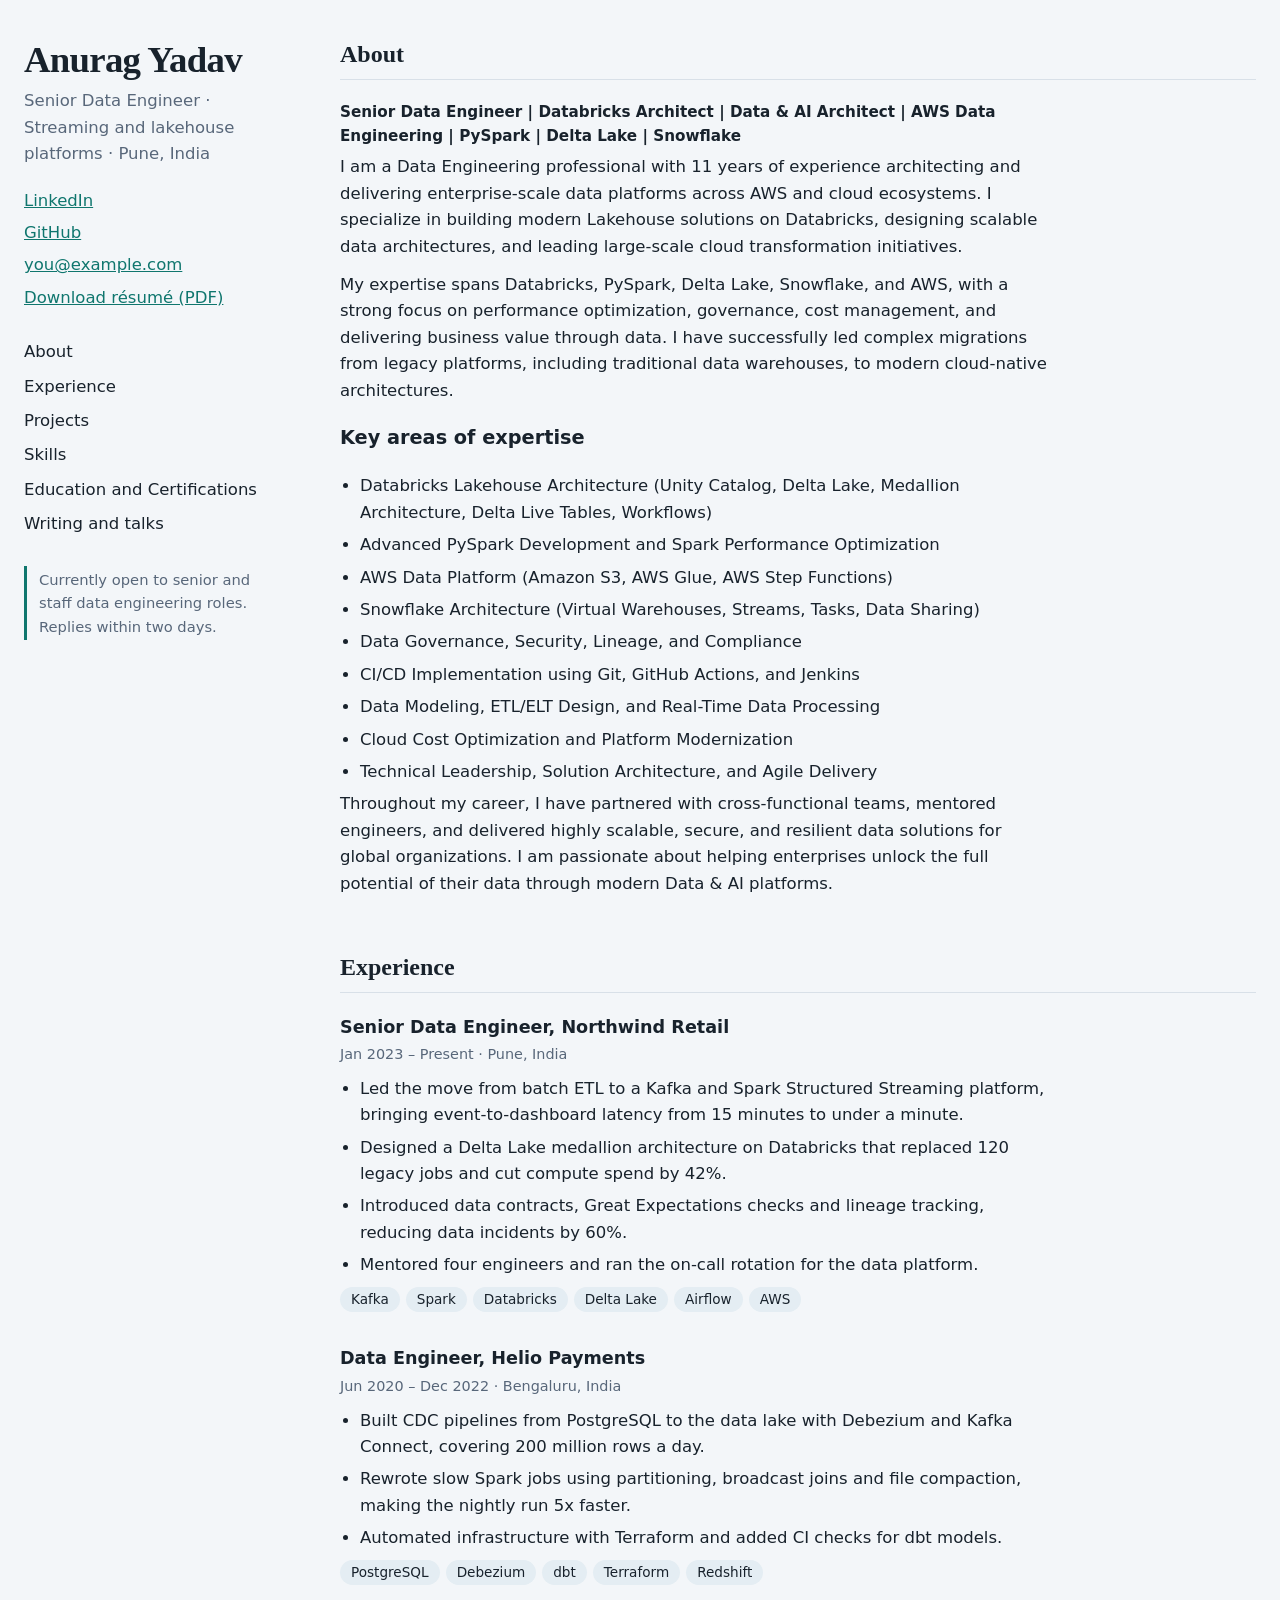
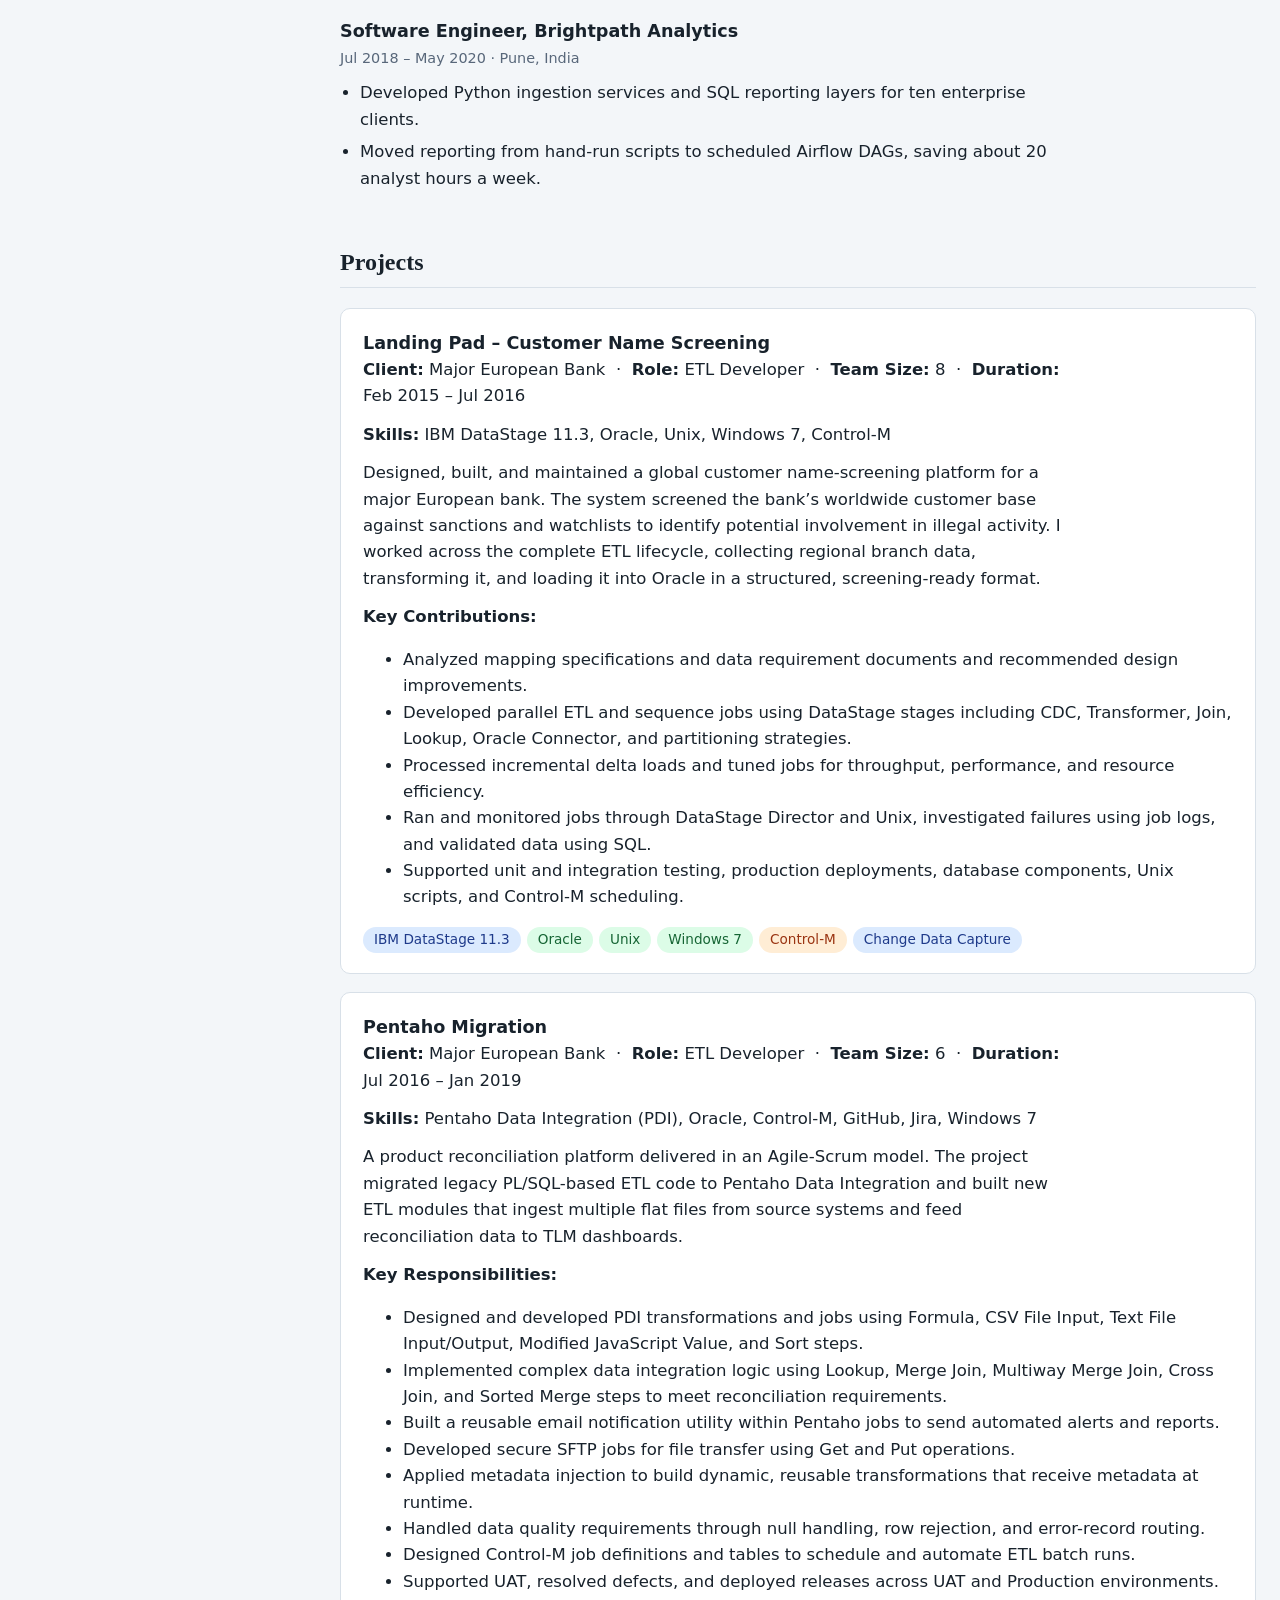
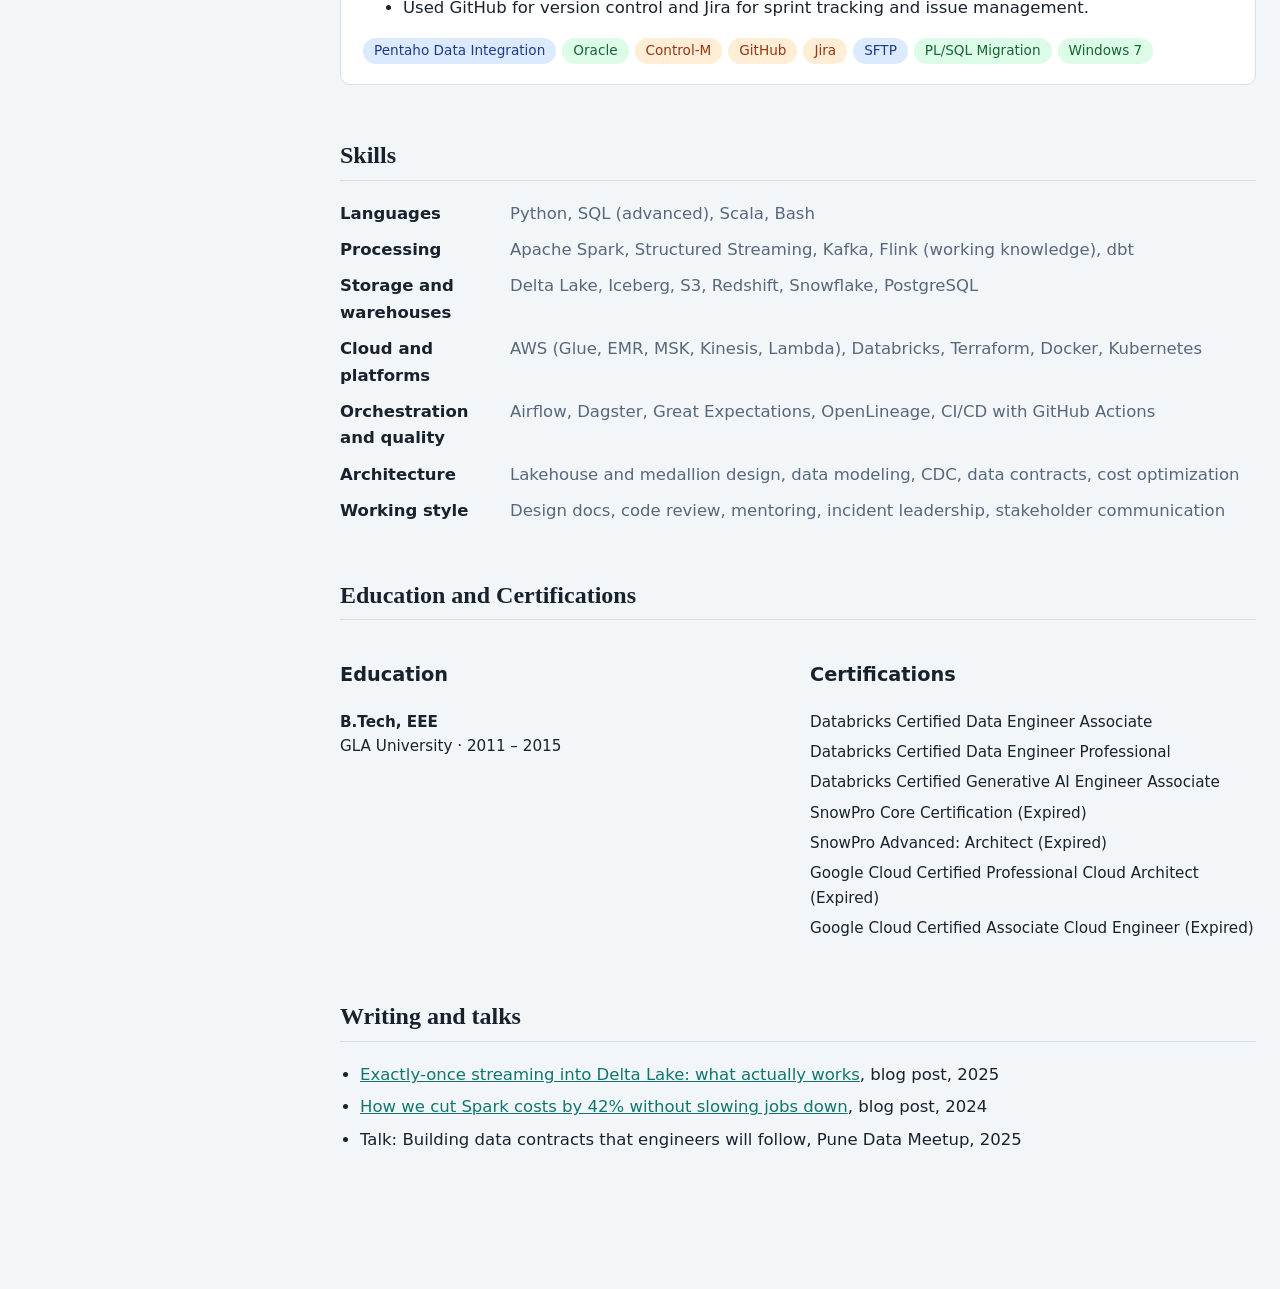
==== index.html @ 5385c48e "Add files via upload" ====
<!DOCTYPE html>
<html lang="en">
<head>
<meta charset="utf-8">
<meta name="viewport" content="width=device-width, initial-scale=1">
<title>Anurag Yadav – Senior Data Engineer</title>
<meta name="description" content="Senior Data Engineer">
<style>
:root{
  --bg:#f3f6f9; --panel:#ffffff; --ink:#18222c; --muted:#58677a; --line:#d8e0e8; --accent:#0f766e; --chip:#e4edf3; --flow:#dcefeb;
  color-scheme:light;
}
@media (prefers-color-scheme:dark){
  :root{ --bg:#0e1519; --panel:#151f25; --ink:#e6edf2; --muted:#92a3b3; --line:#27343d; --accent:#5eead4; --chip:#1d2a32; --flow:#12302d; color-scheme:dark; }
}
*{box-sizing:border-box}
html{scroll-behavior:smooth;scroll-padding-top:24px}
body{margin:0;background:var(--bg);color:var(--ink);font:16.5px/1.6 system-ui,-apple-system,"Segoe UI",Roboto,sans-serif}
a{color:var(--accent)}
a:focus-visible{outline:2px solid var(--accent);outline-offset:3px}
.sample{background:var(--accent);color:var(--bg);text-align:center;padding:6px 12px;font-size:.9rem}
.wrap{max-width:1280px;margin:0 auto;padding:40px 24px 80px;display:grid;grid-template-columns:260px 1fr;gap:56px}
aside{position:sticky;top:24px;align-self:start}
h1{font:600 2.3rem/1.1 Georgia,"Iowan Old Style",serif;letter-spacing:-.02em;margin:0 0 8px}
.headline{color:var(--muted);margin:0 0 20px}
aside ul{list-style:none;margin:0 0 24px;padding:0}
aside li{margin:6px 0}
nav a{display:block;padding:4px 0;color:var(--ink);text-decoration:none}
nav a:hover{color:var(--accent)}
.status{border-left:3px solid var(--accent);padding:2px 0 2px 12px;color:var(--muted);font-size:.92rem;margin-top:24px}
section{margin:0 0 56px}
h2{font:600 1.5rem/1.2 Georgia,"Iowan Old Style",serif;margin:0 0 20px;padding-bottom:10px;border-bottom:1px solid var(--line)}
p{margin:0 0 12px;max-width:68ch}
.impact{display:grid;grid-template-columns:repeat(auto-fit,minmax(170px,1fr));gap:12px;margin:24px 0 0}
.impact div{background:var(--panel);border:1px solid var(--line);border-radius:8px;padding:14px 16px}
.impact b{display:block;font:600 1.5rem/1.2 Georgia,serif}
.impact span{color:var(--muted);font-size:.9rem}
.job{margin:0 0 32px}
.job h3,.proj h3{margin:0;font-size:1.1rem}
.meta{color:var(--muted);font-size:.9rem;margin:2px 0 10px}
ul.b{margin:0;padding-left:20px;max-width:68ch}
ul.b li{margin:0 0 6px}
.proj{background:var(--panel);border:1px solid var(--line);border-radius:10px;padding:20px 22px;margin:0 0 18px}
.flow{display:flex;flex-wrap:wrap;align-items:center;gap:6px;margin:12px 0}
.flow span{background:var(--flow);border-radius:6px;padding:3px 10px;font-size:.86rem}
.flow i{color:var(--muted);font-style:normal}
.chips{display:flex;flex-wrap:wrap;gap:6px;list-style:none;margin:8px 0 0;padding:0}
.chips li{background:var(--chip);border-radius:999px;padding:2px 11px;font-size:.85rem}
.chips li.tech{background:#dbeafe;color:#1e3a8a}
.chips li.platform{background:#dcfce7;color:#166534}
.chips li.tool{background:#ffedd5;color:#9a3412}
@media (prefers-color-scheme:dark){
  .chips li.tech{background:#1e3a5f;color:#bfdbfe}
  .chips li.platform{background:#163d2a;color:#bbf7d0}
  .chips li.tool{background:#5a2d18;color:#fed7aa}
}
.skills{display:grid;grid-template-columns:150px 1fr;gap:10px 20px}
.skills dt{font-weight:600}
.skills dd{margin:0;color:var(--muted)}
.two{display:grid;grid-template-columns:1fr 1fr;gap:24px}
.small{font-size:.95rem;margin:0 0 6px}
@media (max-width:820px){
  .wrap{grid-template-columns:1fr;gap:32px;padding-top:28px}
  aside{position:static}
  nav{display:none}
  .skills,.two{grid-template-columns:1fr}
}
@media (prefers-reduced-motion:reduce){html{scroll-behavior:auto}}
</style>
</head>
<body>
<div class="wrap">
  <aside>
    <h1>Anurag Yadav</h1>
    <p class="headline">Senior Data Engineer · Streaming and lakehouse platforms · Pune, India</p>
    <ul>
      <li><a href="https://www.linkedin.com/in/yadavraganu/" rel="me noopener">LinkedIn</a></li>
      <li><a href="https://github.com/your-handle" rel="me noopener">GitHub</a></li>
      <li><a href="mailto:you@example.com">you@example.com</a></li>
      <li><a href="resume.pdf">Download résumé (PDF)</a></li>
    </ul>
    <nav aria-label="Sections">
      <a href="#about">About</a><a href="#experience">Experience</a><a href="#projects">Projects</a>
      <a href="#skills">Skills</a><a href="#credentials">Education and Certifications</a><a href="#writing">Writing and talks</a>
    </nav>
    <p class="status">Currently open to senior and staff data engineering roles. Replies within two days.</p>
  </aside>

  <main>
    <div data-section="about.html"></div>
    <div data-section="experience.html"></div>
    <div data-section="projects.html"></div>
    <div data-section="skills.html"></div>
    <div data-section="credentials.html"></div>

    <section id="writing">
      <h2>Writing and talks</h2>
      <ul class="b">
        <li><a href="https://example.com/post-1">Exactly-once streaming into Delta Lake: what actually works</a>, blog post, 2025</li>
        <li><a href="https://example.com/post-2">How we cut Spark costs by 42% without slowing jobs down</a>, blog post, 2024</li>
        <li>Talk: Building data contracts that engineers will follow, Pune Data Meetup, 2025</li>
      </ul>
    </section>
  </main>
</div>

<script>
(async () => {
  for (const slot of document.querySelectorAll('[data-section]')) {
    try {
      const response = await fetch(slot.dataset.section);
      if (!response.ok) throw new Error(`Could not load ${slot.dataset.section}`);
      slot.innerHTML = await response.text();
    } catch (error) {
      slot.innerHTML = `<p>Unable to load <strong>${slot.dataset.section}</strong>.</p>`;
      console.error(error);
    }
  }
  if (location.hash) {
    requestAnimationFrame(() => document.querySelector(location.hash)?.scrollIntoView());
  }
})();
</script>
</body>
</html>
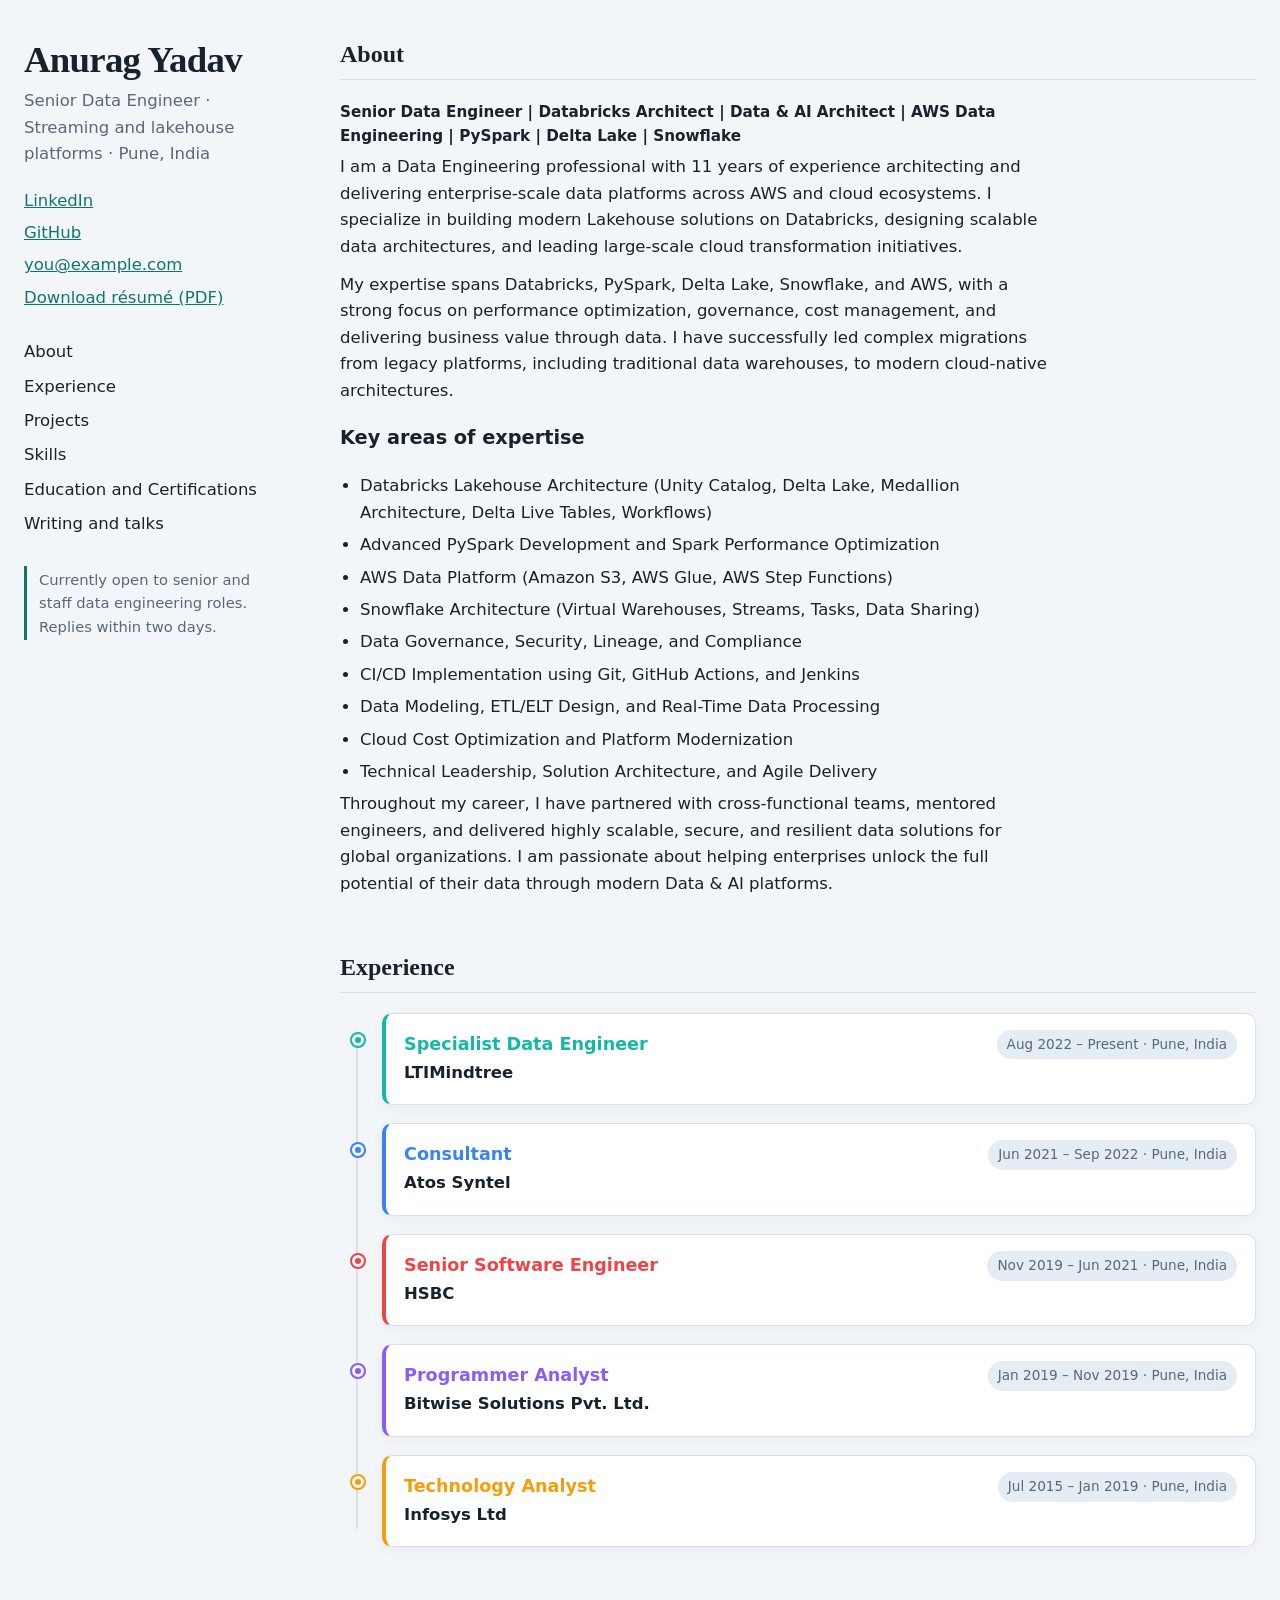
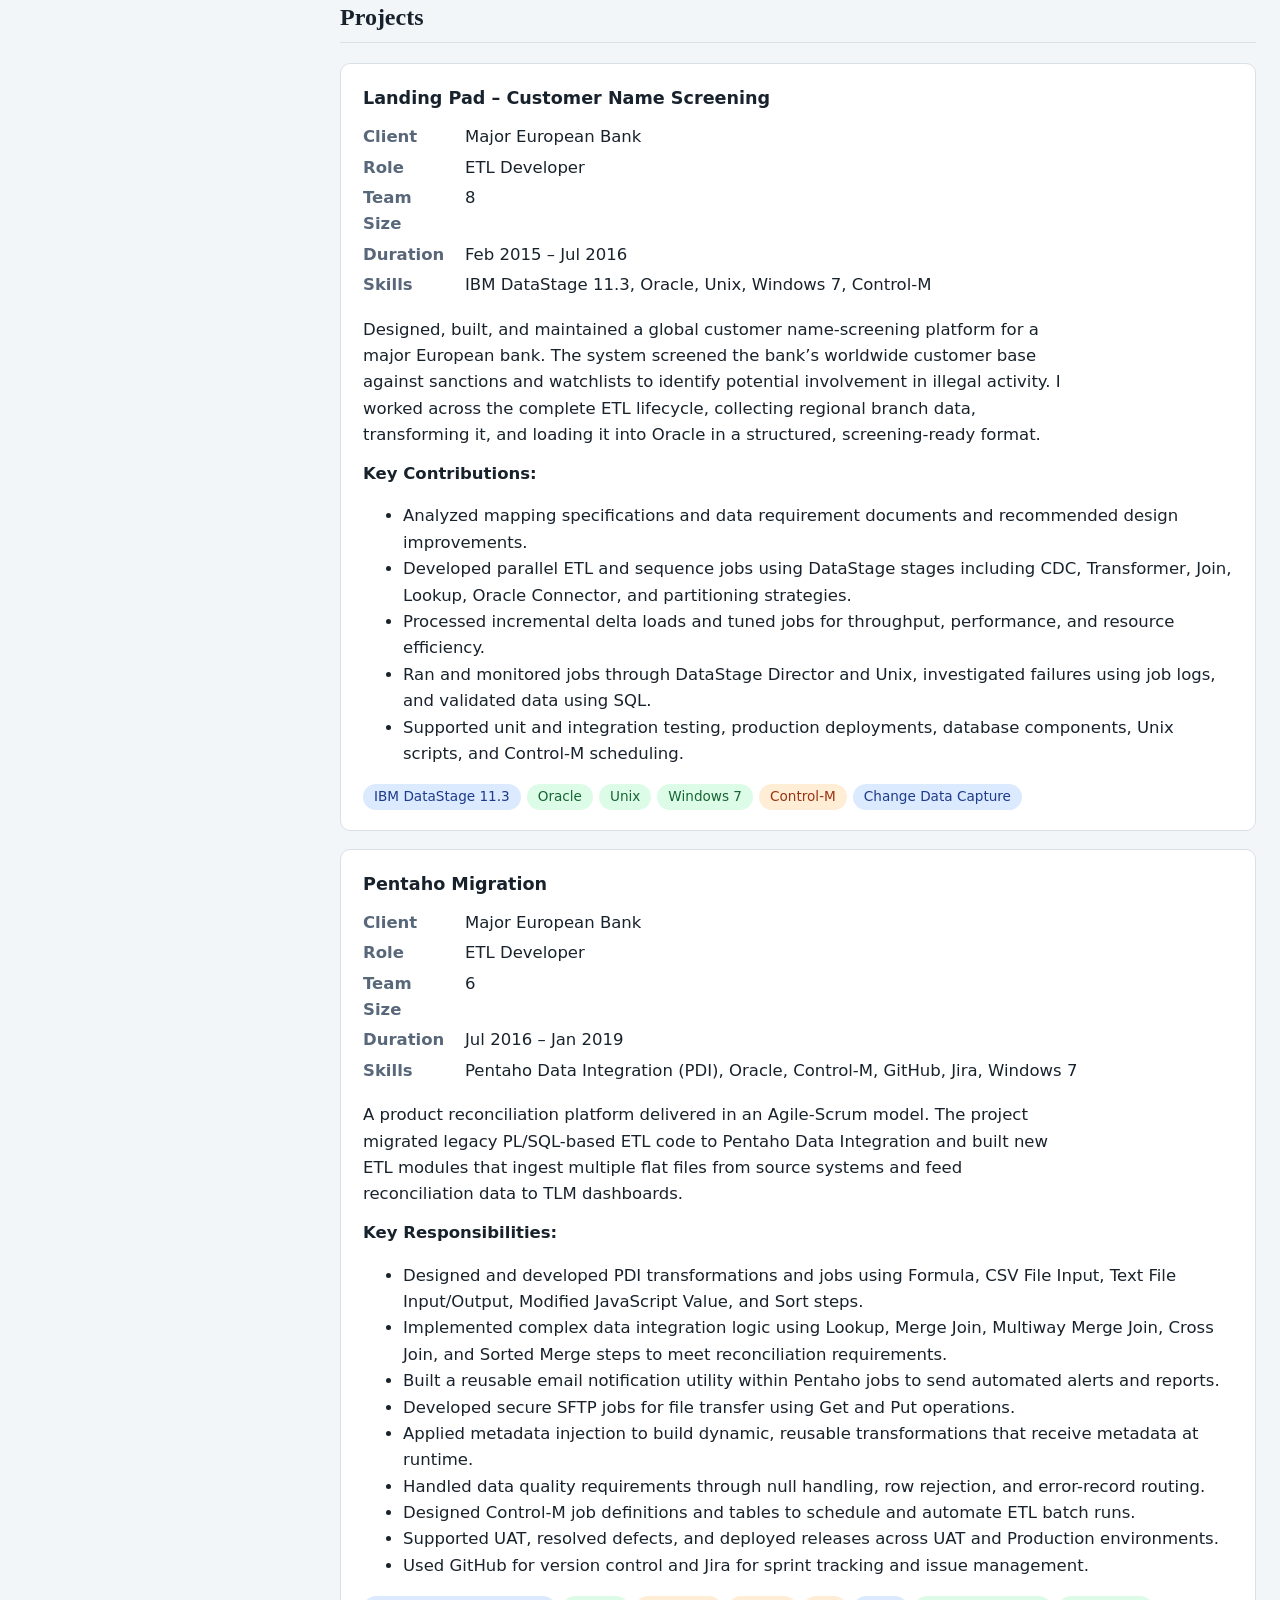
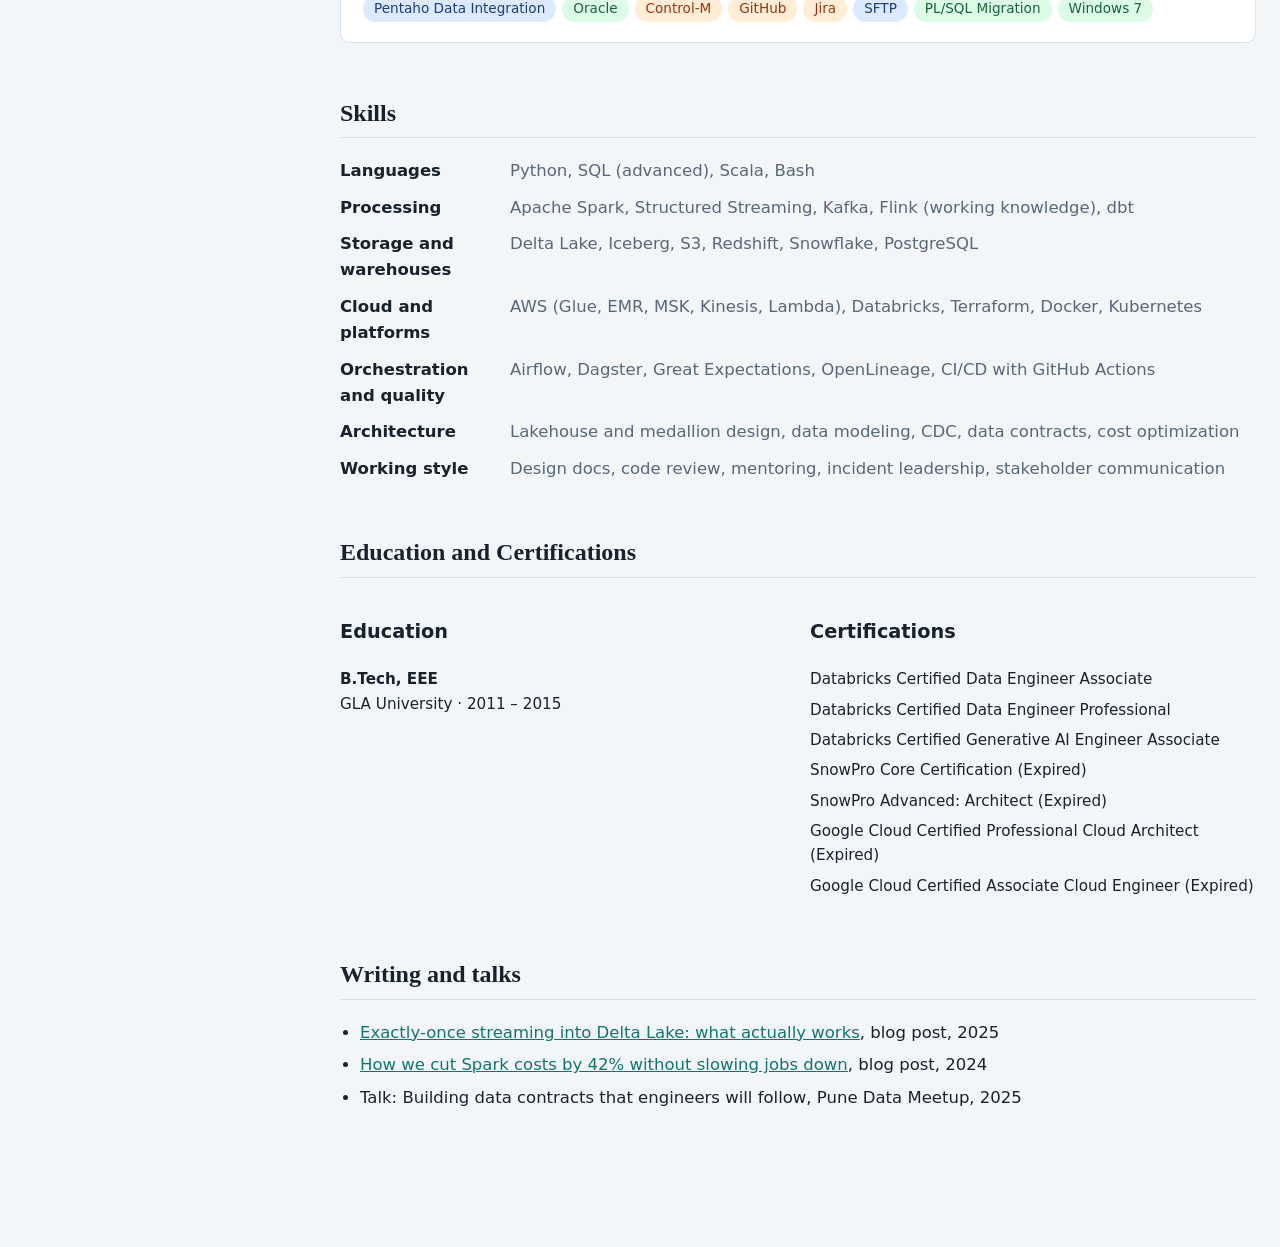
==== commit b3874a2c: "Addign experience" ====
--- a/index.html
+++ b/index.html
@@ -35,12 +35,25 @@
 .impact div{background:var(--panel);border:1px solid var(--line);border-radius:8px;padding:14px 16px}
 .impact b{display:block;font:600 1.5rem/1.2 Georgia,serif}
 .impact span{color:var(--muted);font-size:.9rem}
-.job{margin:0 0 32px}
-.job h3,.proj h3{margin:0;font-size:1.1rem}
-.meta{color:var(--muted);font-size:.9rem;margin:2px 0 10px}
+.timeline{position:relative;margin-left:10px;padding-left:32px}
+.timeline:before{content:"";position:absolute;top:18px;bottom:18px;left:6px;width:2px;background:var(--line)}
+.job{--job-color:#14b8a6;position:relative;margin:0 0 18px;background:var(--panel);border:1px solid var(--line);border-left:4px solid var(--job-color);border-radius:10px;padding:16px 18px;box-shadow:0 4px 14px rgba(24,34,44,.04)}
+.job.blue{--job-color:#3b82f6}
+.job.red{--job-color:#ef4444}
+.job.violet{--job-color:#8b5cf6}
+.job.amber{--job-color:#f59e0b}
+.timeline-dot{position:absolute;left:-34px;top:20px;width:12px;height:12px;border-radius:50%;background:var(--job-color);border:3px solid var(--bg);box-shadow:0 0 0 2px var(--job-color)}
+.job-header{display:flex;align-items:flex-start;justify-content:space-between;gap:20px}
+.job h3,.proj h3{margin:0;font-size:1.1rem;color:var(--job-color)}
+.org{margin:2px 0;color:var(--ink);font-weight:600}
+.meta{flex-shrink:0;max-width:none;border-radius:999px;background:var(--chip);color:var(--muted);font-size:.85rem;margin:0;padding:4px 10px}
 ul.b{margin:0;padding-left:20px;max-width:68ch}
 ul.b li{margin:0 0 6px}
 .proj{background:var(--panel);border:1px solid var(--line);border-radius:10px;padding:20px 22px;margin:0 0 18px}
+.project-details{margin:12px 0 18px}
+.project-details div{display:grid;grid-template-columns:90px 1fr;gap:12px;margin:0 0 4px}
+.project-details dt{font-weight:600;color:var(--muted)}
+.project-details dd{margin:0}
 .flow{display:flex;flex-wrap:wrap;align-items:center;gap:6px;margin:12px 0}
 .flow span{background:var(--flow);border-radius:6px;padding:3px 10px;font-size:.86rem}
 .flow i{color:var(--muted);font-style:normal}
@@ -64,6 +77,8 @@
   aside{position:static}
   nav{display:none}
   .skills,.two{grid-template-columns:1fr}
+  .job-header{flex-direction:column;gap:10px}
+  .meta{flex-shrink:1}
 }
 @media (prefers-reduced-motion:reduce){html{scroll-behavior:auto}}
 </style>
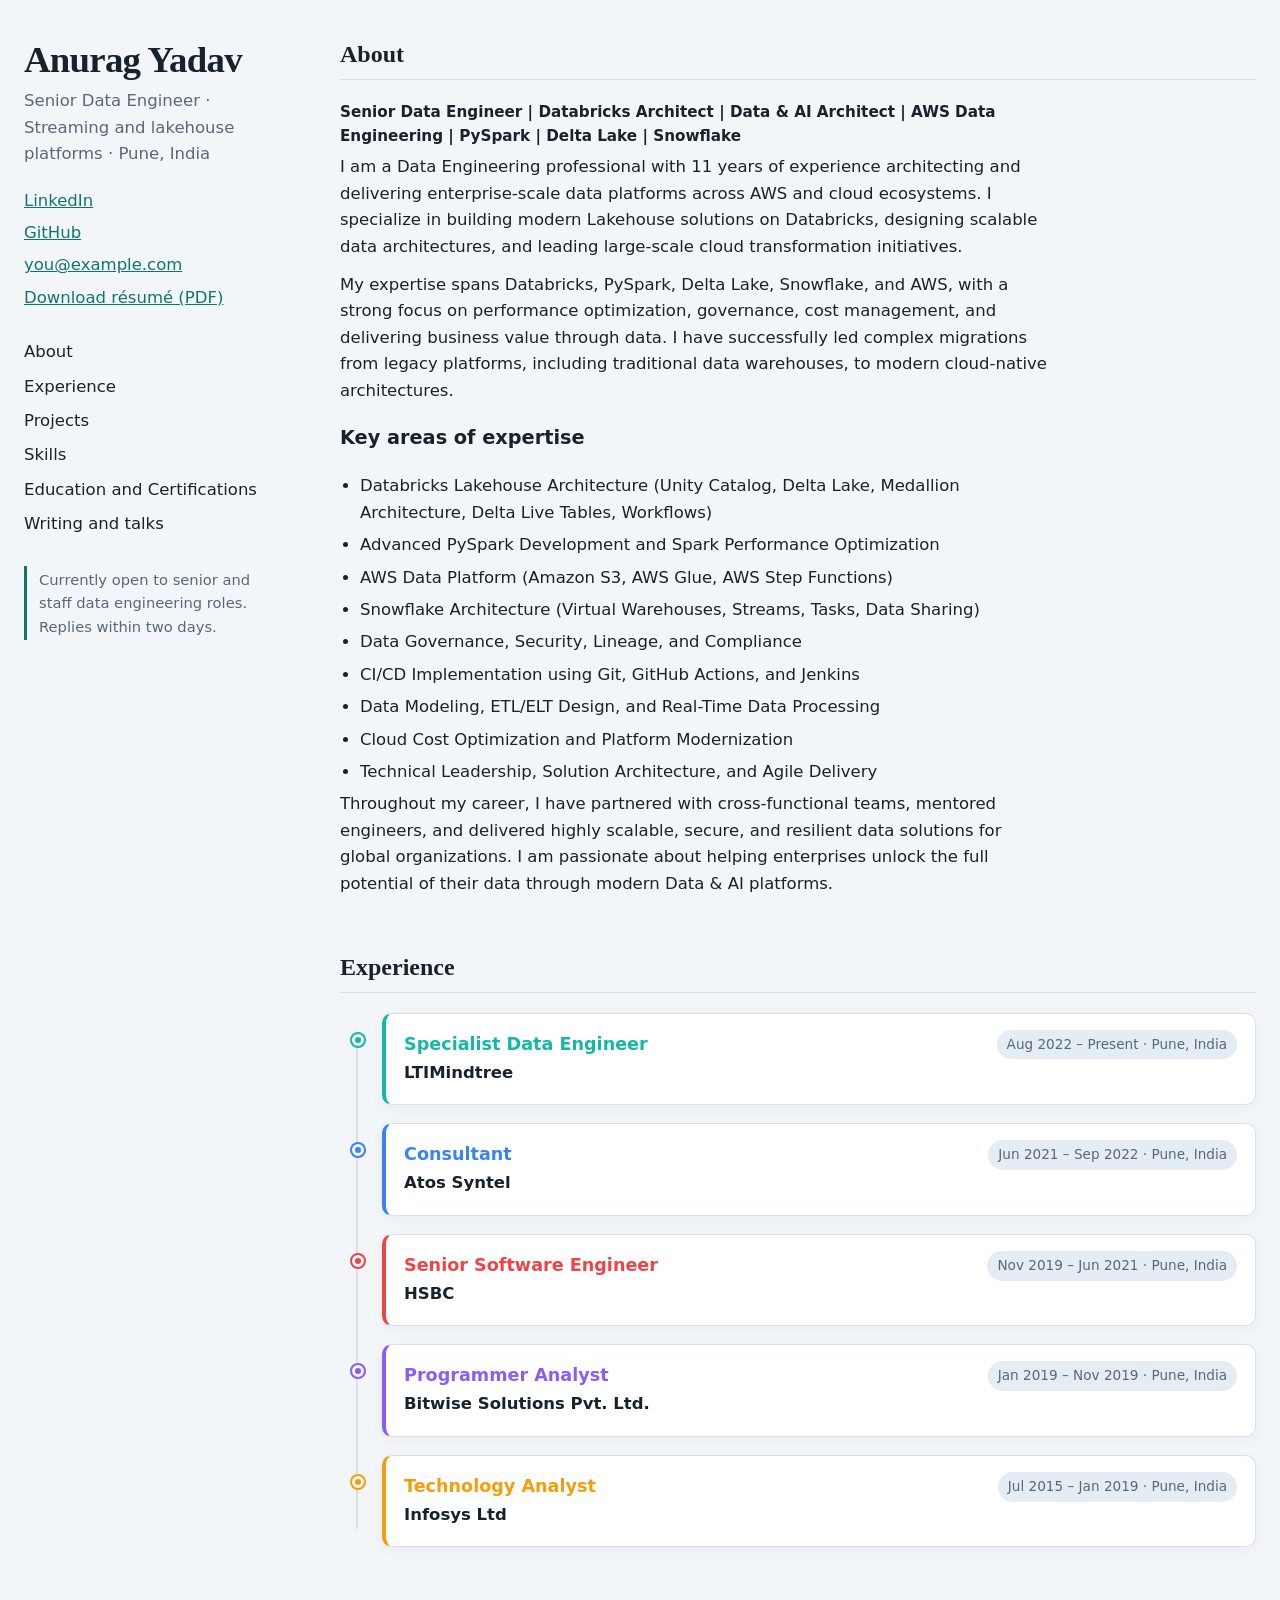
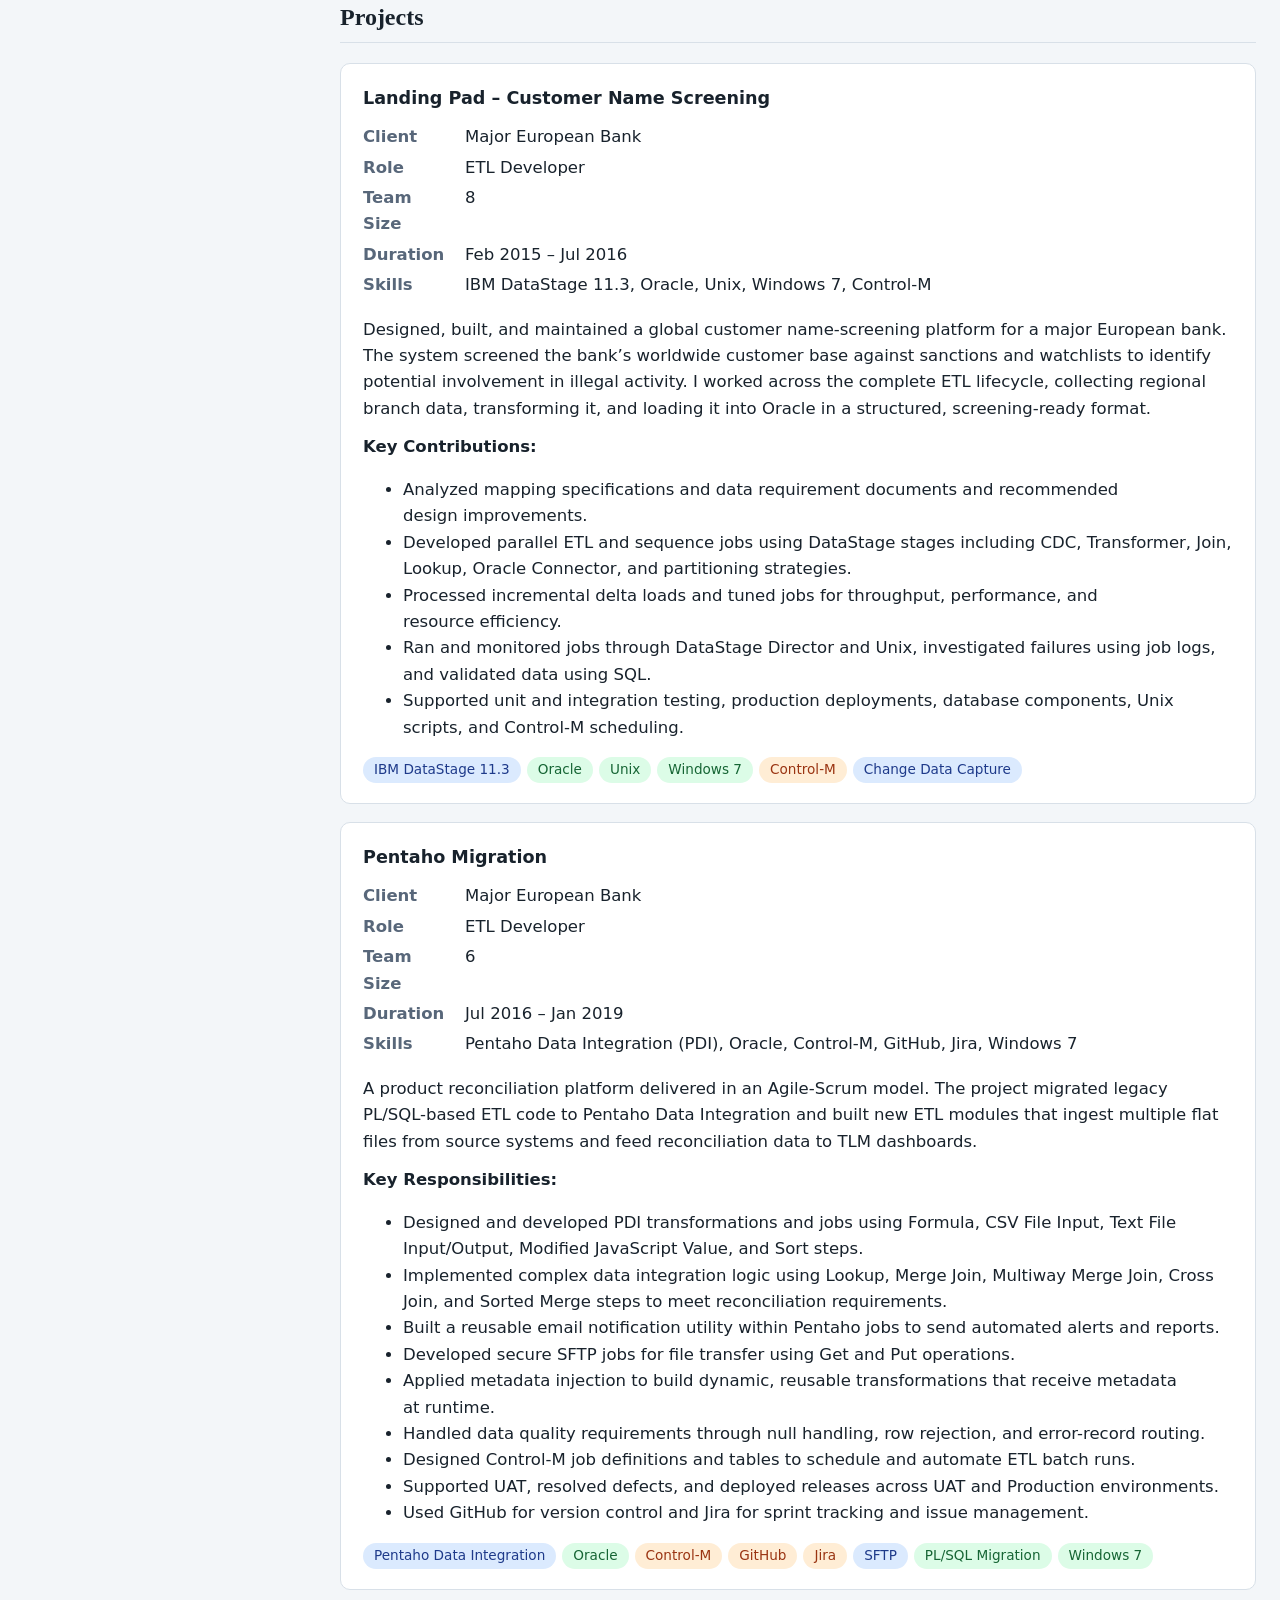
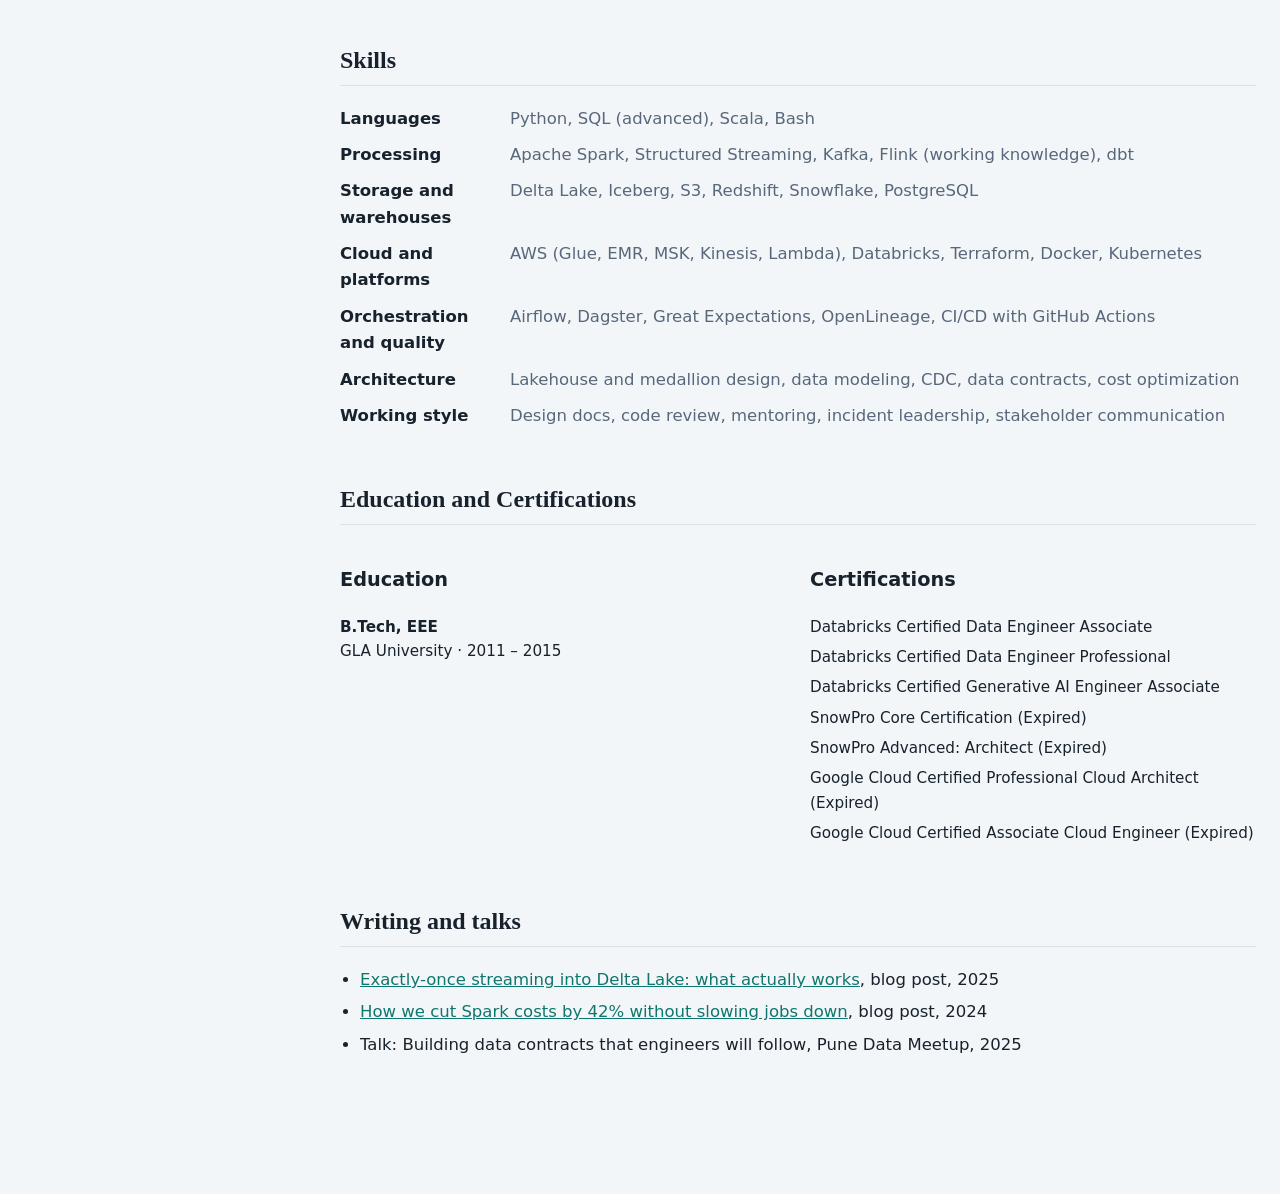
==== commit 50e1533a: "Fixes" ====
--- a/index.html
+++ b/index.html
@@ -19,7 +19,7 @@
 a{color:var(--accent)}
 a:focus-visible{outline:2px solid var(--accent);outline-offset:3px}
 .sample{background:var(--accent);color:var(--bg);text-align:center;padding:6px 12px;font-size:.9rem}
-.wrap{max-width:1280px;margin:0 auto;padding:40px 24px 80px;display:grid;grid-template-columns:260px 1fr;gap:56px}
+.wrap{max-width:1360px;margin:0 auto;padding:40px 24px 80px;display:grid;grid-template-columns:260px 1fr;gap:56px}
 aside{position:sticky;top:24px;align-self:start}
 h1{font:600 2.3rem/1.1 Georgia,"Iowan Old Style",serif;letter-spacing:-.02em;margin:0 0 8px}
 .headline{color:var(--muted);margin:0 0 20px}
@@ -28,7 +28,7 @@
 nav a{display:block;padding:4px 0;color:var(--ink);text-decoration:none}
 nav a:hover{color:var(--accent)}
 .status{border-left:3px solid var(--accent);padding:2px 0 2px 12px;color:var(--muted);font-size:.92rem;margin-top:24px}
-section{margin:0 0 56px}
+section{margin:0 0 56px;scroll-margin-top:24px}
 h2{font:600 1.5rem/1.2 Georgia,"Iowan Old Style",serif;margin:0 0 20px;padding-bottom:10px;border-bottom:1px solid var(--line)}
 p{margin:0 0 12px;max-width:68ch}
 .impact{display:grid;grid-template-columns:repeat(auto-fit,minmax(170px,1fr));gap:12px;margin:24px 0 0}
@@ -43,13 +43,14 @@
 .job.violet{--job-color:#8b5cf6}
 .job.amber{--job-color:#f59e0b}
 .timeline-dot{position:absolute;left:-34px;top:20px;width:12px;height:12px;border-radius:50%;background:var(--job-color);border:3px solid var(--bg);box-shadow:0 0 0 2px var(--job-color)}
-.job-header{display:flex;align-items:flex-start;justify-content:space-between;gap:20px}
+.job-header{display:flex;align-items:flex-start;justify-content:space-between;flex-wrap:wrap;gap:20px}
 .job h3,.proj h3{margin:0;font-size:1.1rem;color:var(--job-color)}
 .org{margin:2px 0;color:var(--ink);font-weight:600}
 .meta{flex-shrink:0;max-width:none;border-radius:999px;background:var(--chip);color:var(--muted);font-size:.85rem;margin:0;padding:4px 10px}
 ul.b{margin:0;padding-left:20px;max-width:68ch}
 ul.b li{margin:0 0 6px}
 .proj{background:var(--panel);border:1px solid var(--line);border-radius:10px;padding:20px 22px;margin:0 0 18px}
+.proj p,.proj ul{max-width:none;text-wrap:pretty}
 .project-details{margin:12px 0 18px}
 .project-details div{display:grid;grid-template-columns:90px 1fr;gap:12px;margin:0 0 4px}
 .project-details dt{font-weight:600;color:var(--muted)}
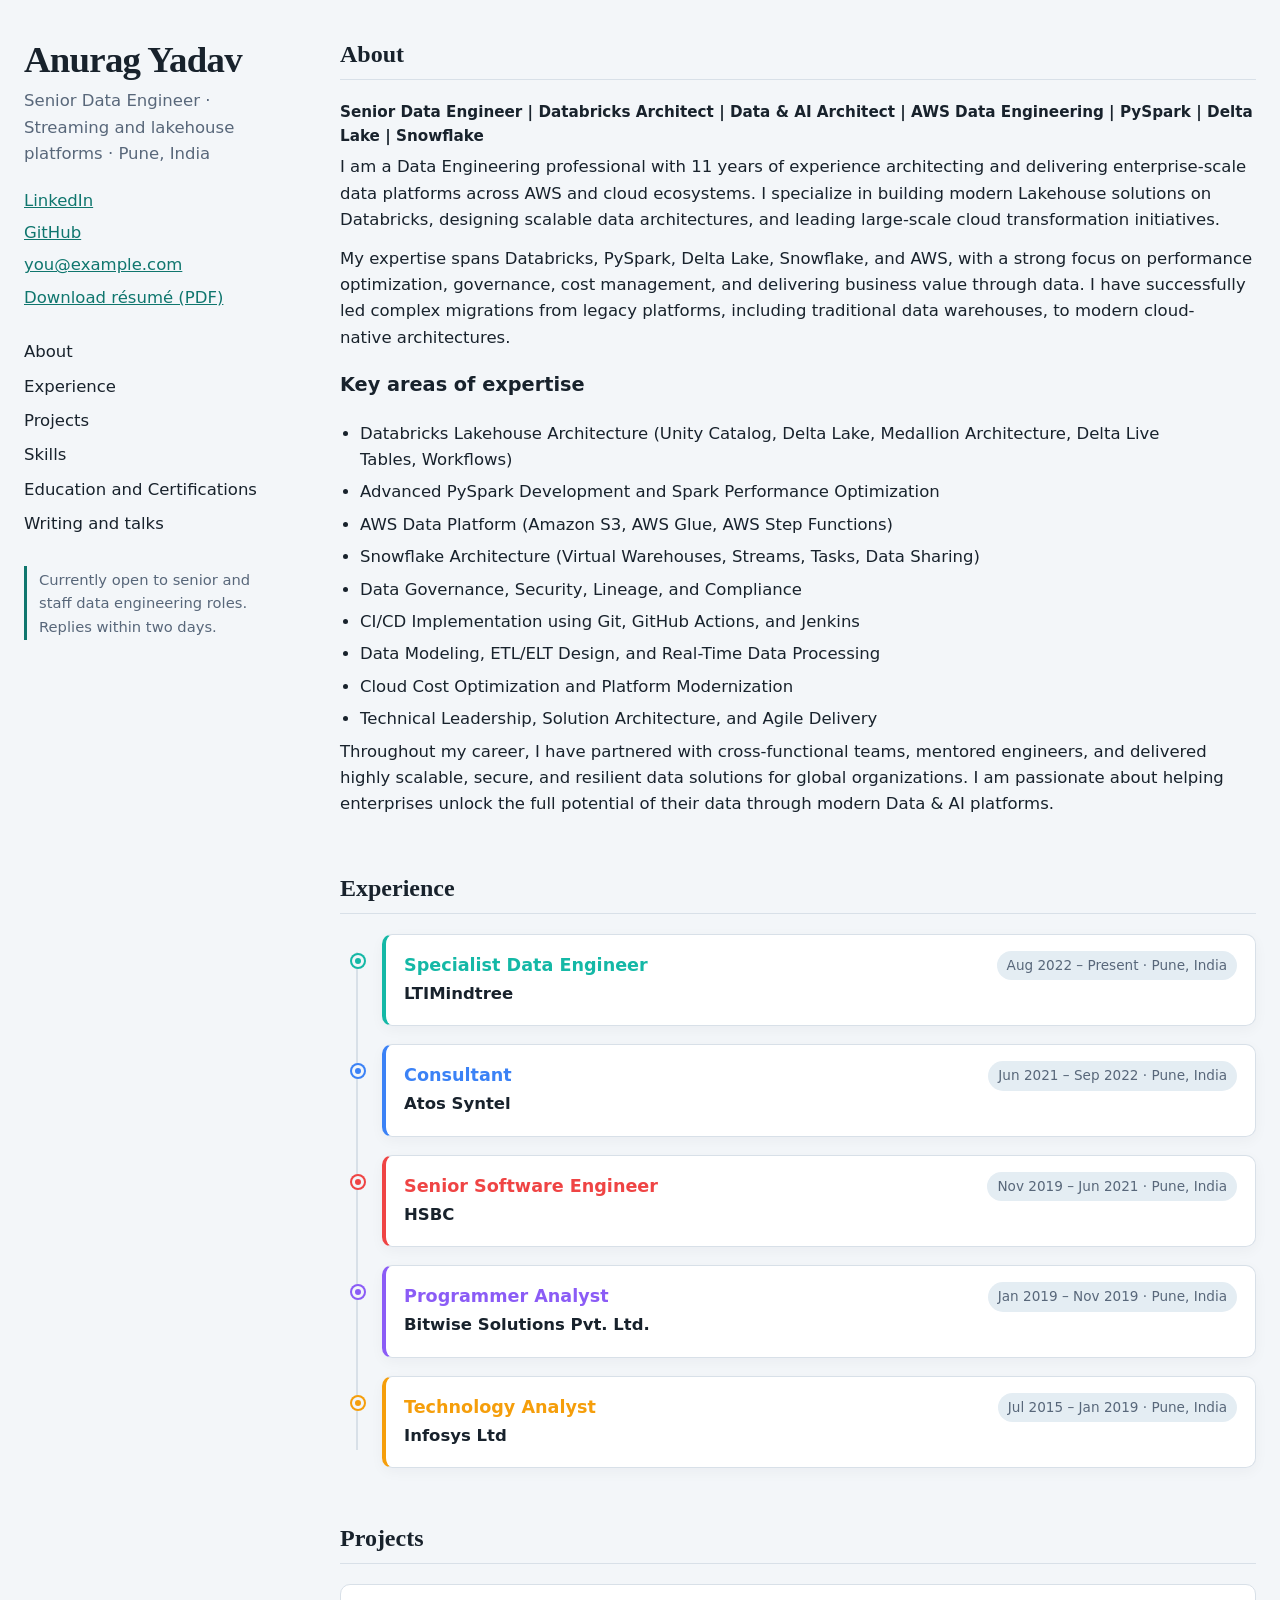
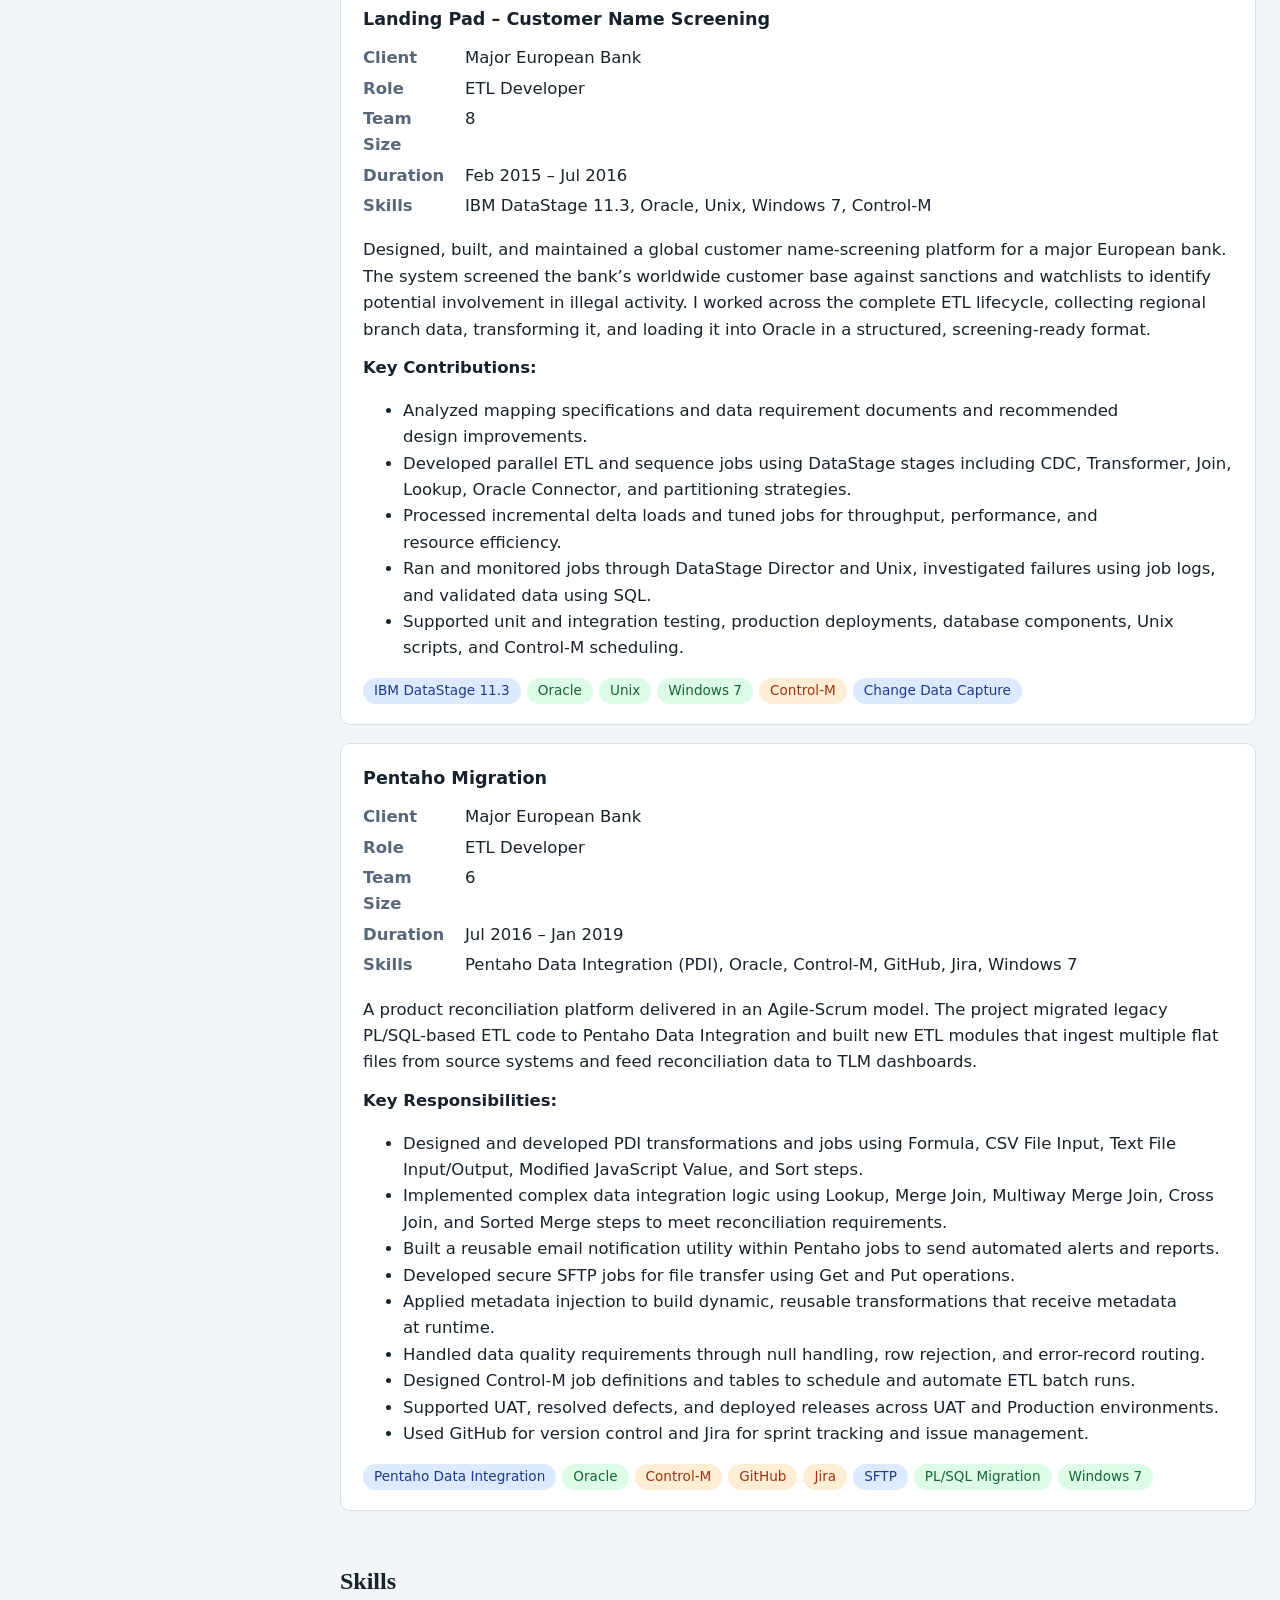
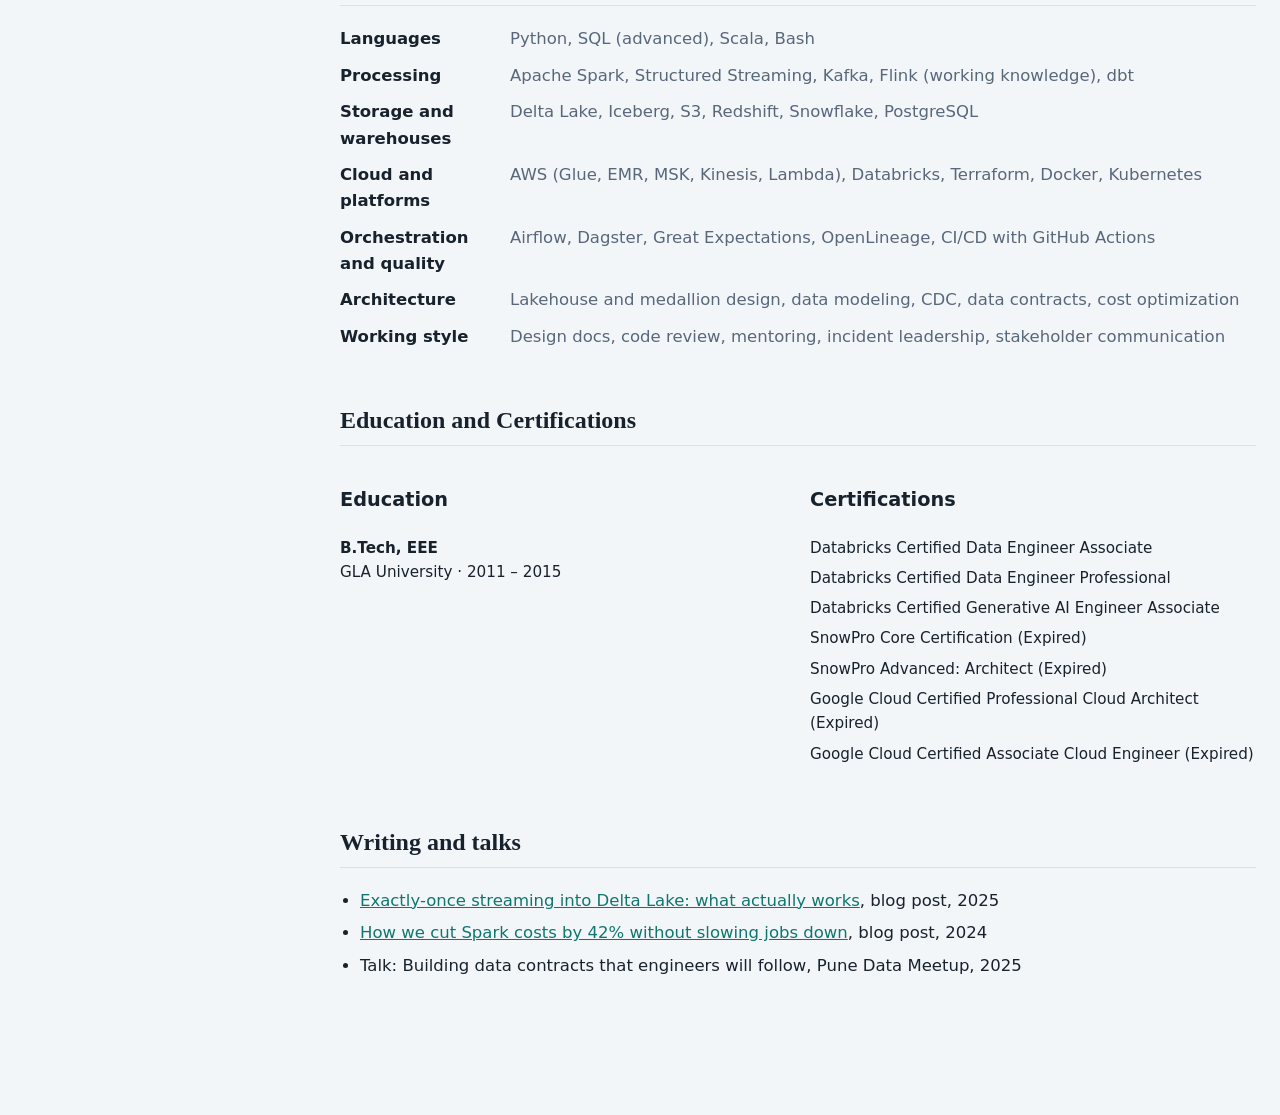
==== commit 185162e0: "Width fix issue" ====
--- a/index.html
+++ b/index.html
@@ -51,6 +51,7 @@
 ul.b li{margin:0 0 6px}
 .proj{background:var(--panel);border:1px solid var(--line);border-radius:10px;padding:20px 22px;margin:0 0 18px}
 .proj p,.proj ul{max-width:none;text-wrap:pretty}
+#about p,#about ul.b{max-width:none;text-wrap:pretty}
 .project-details{margin:12px 0 18px}
 .project-details div{display:grid;grid-template-columns:90px 1fr;gap:12px;margin:0 0 4px}
 .project-details dt{font-weight:600;color:var(--muted)}
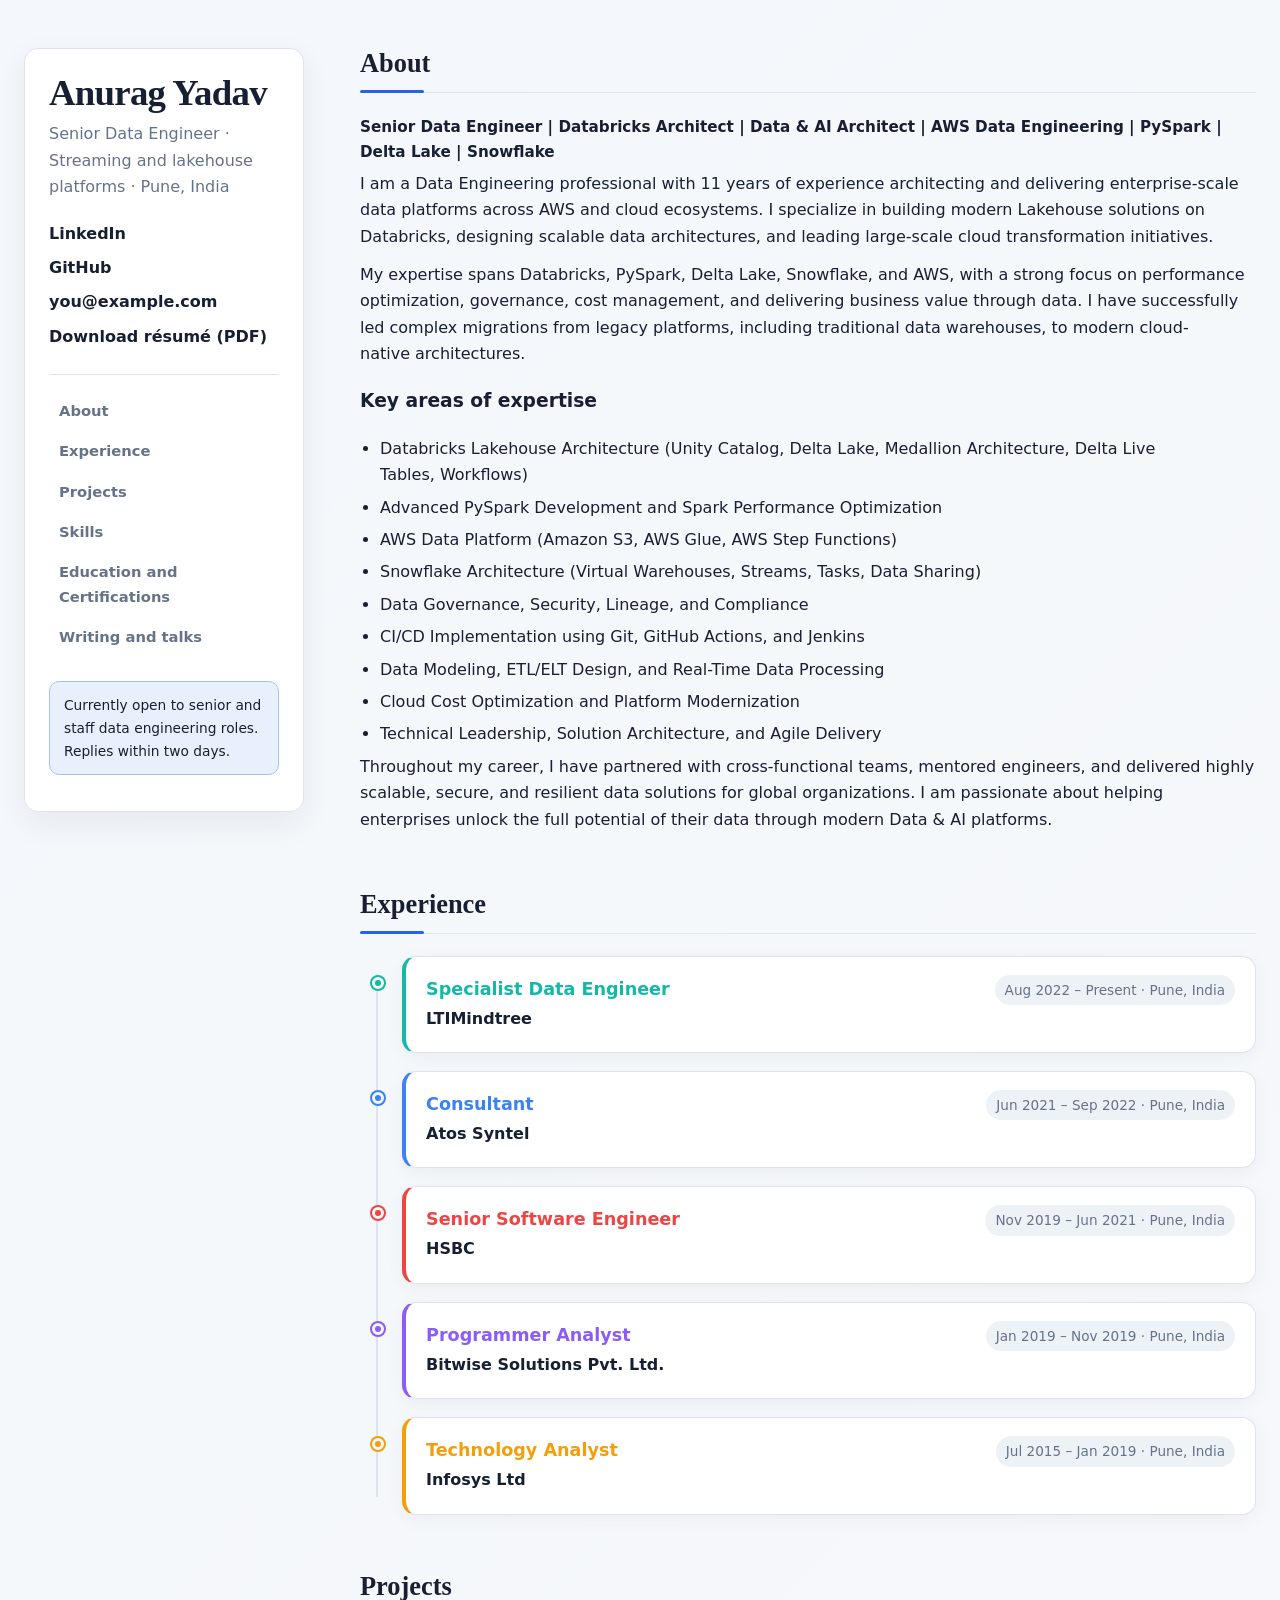
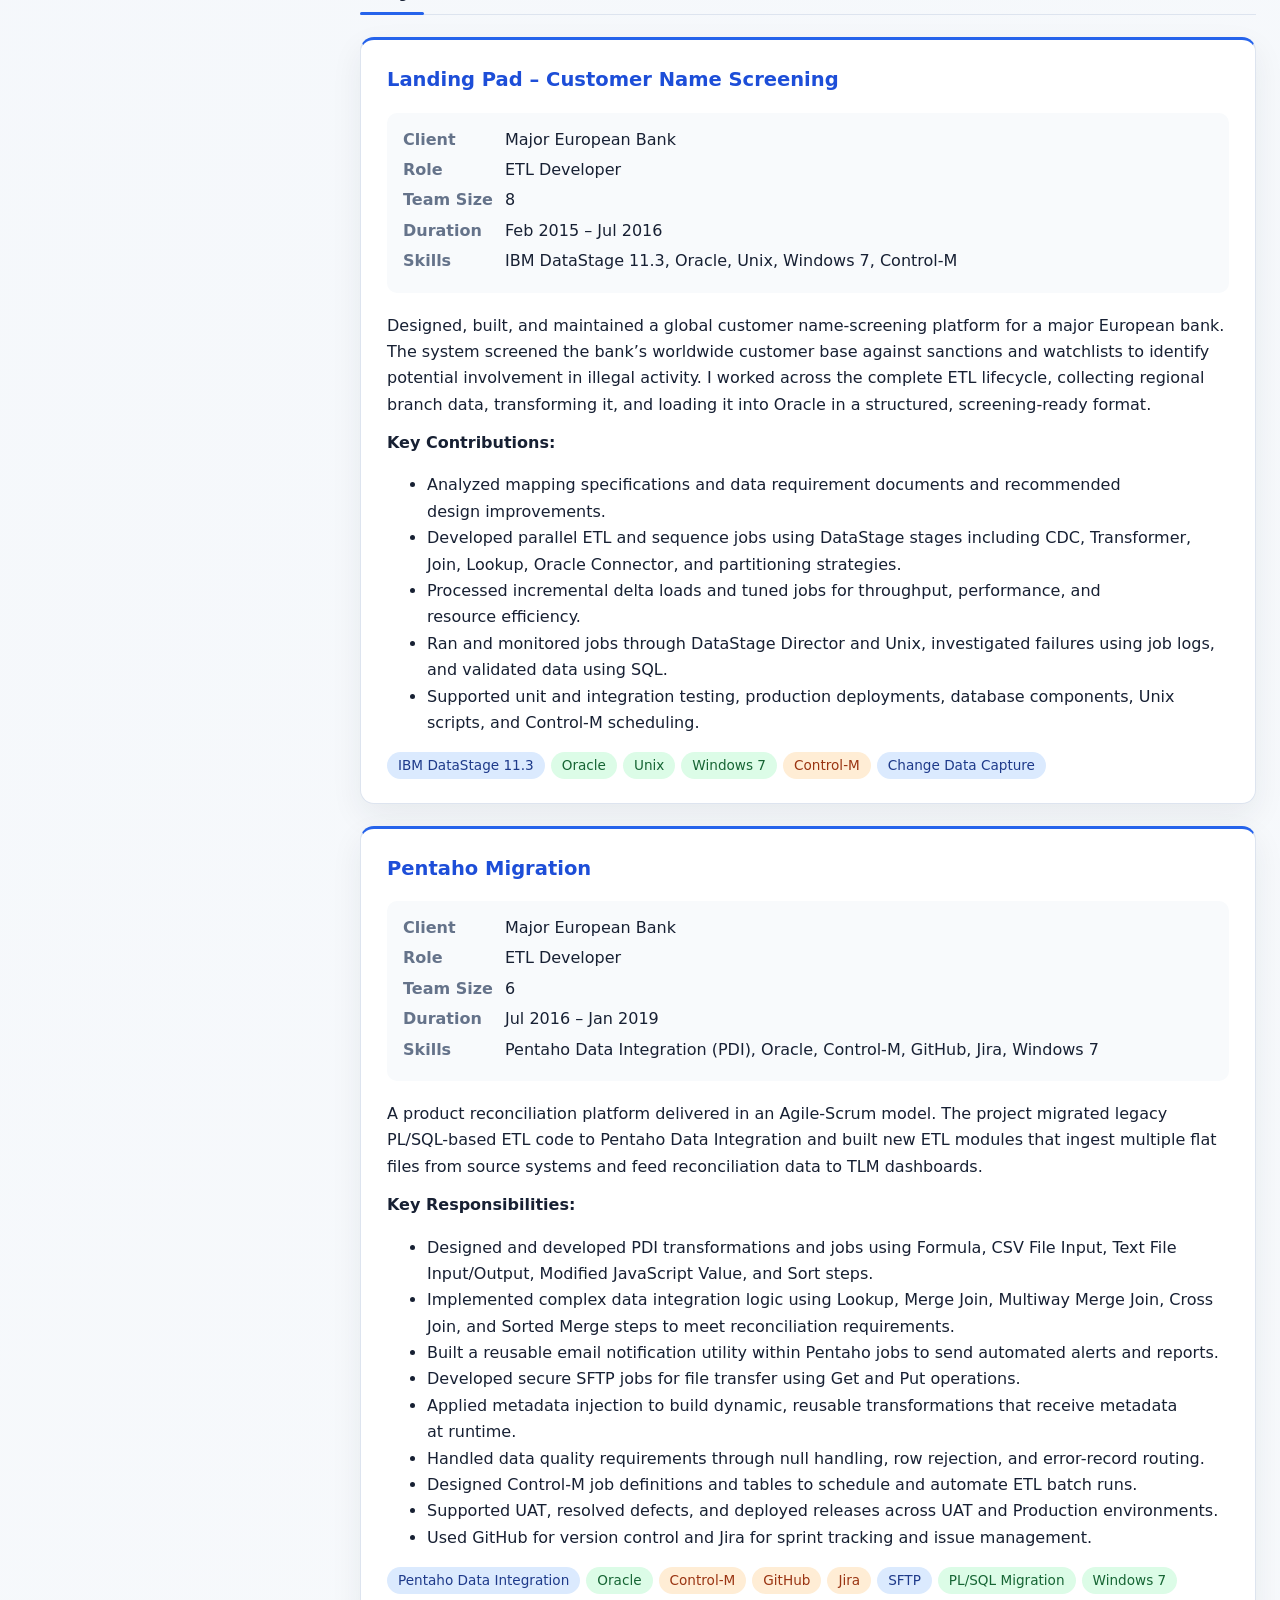
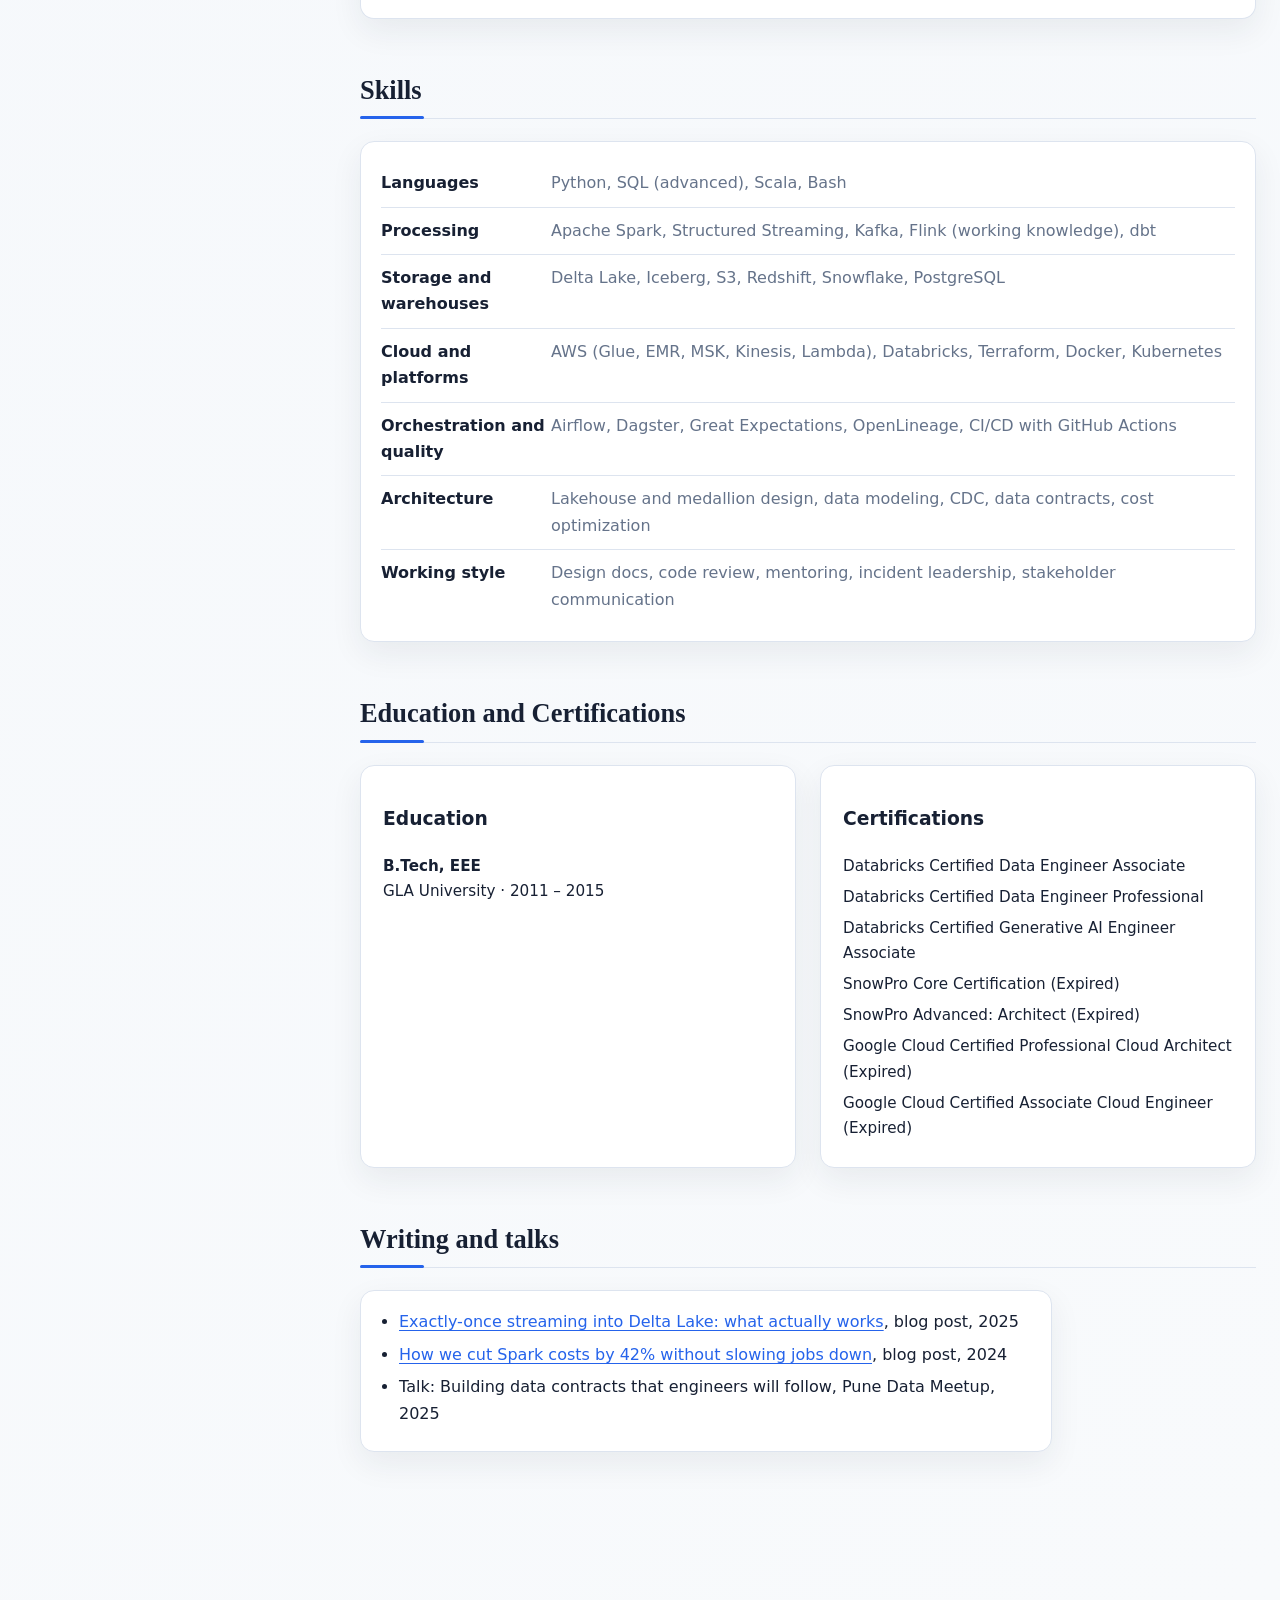
==== commit de48f2e0: "Color coding change" ====
--- a/index.html
+++ b/index.html
@@ -7,29 +7,34 @@
 <meta name="description" content="Senior Data Engineer">
 <style>
 :root{
-  --bg:#f3f6f9; --panel:#ffffff; --ink:#18222c; --muted:#58677a; --line:#d8e0e8; --accent:#0f766e; --chip:#e4edf3; --flow:#dcefeb;
+  --bg:#f4f7fb; --panel:#ffffff; --panel-soft:#f8fafc; --ink:#172033; --muted:#65738a; --line:#dde4ef; --accent:#2563eb; --accent-strong:#1d4ed8; --chip:#edf2f7; --flow:#e8f0fe;
+  --shadow:0 12px 32px rgba(30,41,59,.07); --radius:14px;
   color-scheme:light;
 }
 @media (prefers-color-scheme:dark){
-  :root{ --bg:#0e1519; --panel:#151f25; --ink:#e6edf2; --muted:#92a3b3; --line:#27343d; --accent:#5eead4; --chip:#1d2a32; --flow:#12302d; color-scheme:dark; }
+  :root{ --bg:#0b1120; --panel:#111827; --panel-soft:#161f30; --ink:#edf2f7; --muted:#9aa9bd; --line:#29364b; --accent:#60a5fa; --accent-strong:#93c5fd; --chip:#1d2939; --flow:#172c4f; --shadow:0 14px 36px rgba(0,0,0,.22); color-scheme:dark; }
 }
 *{box-sizing:border-box}
 html{scroll-behavior:smooth;scroll-padding-top:24px}
-body{margin:0;background:var(--bg);color:var(--ink);font:16.5px/1.6 system-ui,-apple-system,"Segoe UI",Roboto,sans-serif}
-a{color:var(--accent)}
+body{margin:0;background:linear-gradient(135deg,var(--bg),var(--panel-soft));color:var(--ink);font:16px/1.65 system-ui,-apple-system,"Segoe UI",Roboto,sans-serif}
+a{color:var(--accent);text-decoration-thickness:.08em;text-underline-offset:3px}
 a:focus-visible{outline:2px solid var(--accent);outline-offset:3px}
 .sample{background:var(--accent);color:var(--bg);text-align:center;padding:6px 12px;font-size:.9rem}
-.wrap{max-width:1360px;margin:0 auto;padding:40px 24px 80px;display:grid;grid-template-columns:260px 1fr;gap:56px}
-aside{position:sticky;top:24px;align-self:start}
+.wrap{max-width:1360px;margin:0 auto;padding:48px 24px 96px;display:grid;grid-template-columns:280px minmax(0,1fr);gap:56px}
+aside{position:sticky;top:24px;align-self:start;padding:24px;border:1px solid var(--line);border-radius:var(--radius);background:color-mix(in srgb,var(--panel) 94%,transparent);box-shadow:var(--shadow);backdrop-filter:blur(12px)}
 h1{font:600 2.3rem/1.1 Georgia,"Iowan Old Style",serif;letter-spacing:-.02em;margin:0 0 8px}
 .headline{color:var(--muted);margin:0 0 20px}
 aside ul{list-style:none;margin:0 0 24px;padding:0}
-aside li{margin:6px 0}
-nav a{display:block;padding:4px 0;color:var(--ink);text-decoration:none}
-nav a:hover{color:var(--accent)}
-.status{border-left:3px solid var(--accent);padding:2px 0 2px 12px;color:var(--muted);font-size:.92rem;margin-top:24px}
+aside li{margin:0 0 8px}
+aside li a{display:block;color:var(--ink);text-decoration:none;font-weight:600}
+aside li a:hover{color:var(--accent)}
+nav{display:flex;flex-direction:column;border-top:1px solid var(--line);padding-top:16px}
+nav a{display:block;padding:7px 10px;margin:1px 0;border-radius:8px;color:var(--muted);text-decoration:none;font-size:.92rem;font-weight:600}
+nav a:hover{color:var(--accent-strong);background:var(--flow)}
+.status{border:1px solid color-mix(in srgb,var(--accent) 28%,var(--line));border-radius:10px;padding:12px 14px;background:var(--flow);color:var(--ink);font-size:.86rem;margin-top:24px}
 section{margin:0 0 56px;scroll-margin-top:24px}
-h2{font:600 1.5rem/1.2 Georgia,"Iowan Old Style",serif;margin:0 0 20px;padding-bottom:10px;border-bottom:1px solid var(--line)}
+h2{font:600 1.65rem/1.2 Georgia,"Iowan Old Style",serif;margin:0 0 22px;padding-bottom:12px;border-bottom:1px solid var(--line);position:relative}
+h2:after{content:"";position:absolute;left:0;bottom:-1px;width:64px;height:3px;border-radius:3px;background:var(--accent)}
 p{margin:0 0 12px;max-width:68ch}
 .impact{display:grid;grid-template-columns:repeat(auto-fit,minmax(170px,1fr));gap:12px;margin:24px 0 0}
 .impact div{background:var(--panel);border:1px solid var(--line);border-radius:8px;padding:14px 16px}
@@ -37,22 +42,23 @@
 .impact span{color:var(--muted);font-size:.9rem}
 .timeline{position:relative;margin-left:10px;padding-left:32px}
 .timeline:before{content:"";position:absolute;top:18px;bottom:18px;left:6px;width:2px;background:var(--line)}
-.job{--job-color:#14b8a6;position:relative;margin:0 0 18px;background:var(--panel);border:1px solid var(--line);border-left:4px solid var(--job-color);border-radius:10px;padding:16px 18px;box-shadow:0 4px 14px rgba(24,34,44,.04)}
+.job{--job-color:#14b8a6;position:relative;margin:0 0 18px;background:var(--panel);border:1px solid var(--line);border-left:4px solid var(--job-color);border-radius:var(--radius);padding:18px 20px;box-shadow:0 5px 18px rgba(30,41,59,.05)}
 .job.blue{--job-color:#3b82f6}
 .job.red{--job-color:#ef4444}
 .job.violet{--job-color:#8b5cf6}
 .job.amber{--job-color:#f59e0b}
 .timeline-dot{position:absolute;left:-34px;top:20px;width:12px;height:12px;border-radius:50%;background:var(--job-color);border:3px solid var(--bg);box-shadow:0 0 0 2px var(--job-color)}
 .job-header{display:flex;align-items:flex-start;justify-content:space-between;flex-wrap:wrap;gap:20px}
-.job h3,.proj h3{margin:0;font-size:1.1rem;color:var(--job-color)}
+.job h3{margin:0;font-size:1.1rem;color:var(--job-color)}
+.proj h3{margin:0;font-size:1.22rem;color:var(--accent-strong)}
 .org{margin:2px 0;color:var(--ink);font-weight:600}
 .meta{flex-shrink:0;max-width:none;border-radius:999px;background:var(--chip);color:var(--muted);font-size:.85rem;margin:0;padding:4px 10px}
 ul.b{margin:0;padding-left:20px;max-width:68ch}
 ul.b li{margin:0 0 6px}
-.proj{background:var(--panel);border:1px solid var(--line);border-radius:10px;padding:20px 22px;margin:0 0 18px}
+.proj{background:var(--panel);border:1px solid var(--line);border-top:3px solid var(--accent);border-radius:var(--radius);padding:24px 26px;margin:0 0 22px;box-shadow:var(--shadow)}
 .proj p,.proj ul{max-width:none;text-wrap:pretty}
 #about p,#about ul.b{max-width:none;text-wrap:pretty}
-.project-details{margin:12px 0 18px}
+.project-details{margin:16px 0 20px;padding:14px 16px;border-radius:10px;background:var(--panel-soft)}
 .project-details div{display:grid;grid-template-columns:90px 1fr;gap:12px;margin:0 0 4px}
 .project-details dt{font-weight:600;color:var(--muted)}
 .project-details dd{margin:0}
@@ -69,10 +75,14 @@
   .chips li.platform{background:#163d2a;color:#bbf7d0}
   .chips li.tool{background:#5a2d18;color:#fed7aa}
 }
-.skills{display:grid;grid-template-columns:150px 1fr;gap:10px 20px}
+.skills{display:grid;grid-template-columns:170px 1fr;gap:0;margin:0;padding:18px 20px;border:1px solid var(--line);border-radius:var(--radius);background:var(--panel);box-shadow:var(--shadow)}
+.skills dt,.skills dd{padding:10px 0;border-bottom:1px solid var(--line)}
+.skills dt:nth-last-child(2),.skills dd:last-child{border-bottom:0}
 .skills dt{font-weight:600}
 .skills dd{margin:0;color:var(--muted)}
 .two{display:grid;grid-template-columns:1fr 1fr;gap:24px}
+.two>div{padding:20px 22px;border:1px solid var(--line);border-radius:var(--radius);background:var(--panel);box-shadow:var(--shadow)}
+#writing ul{padding:18px 18px 18px 38px;border:1px solid var(--line);border-radius:var(--radius);background:var(--panel);box-shadow:var(--shadow)}
 .small{font-size:.95rem;margin:0 0 6px}
 @media (max-width:820px){
   .wrap{grid-template-columns:1fr;gap:32px;padding-top:28px}
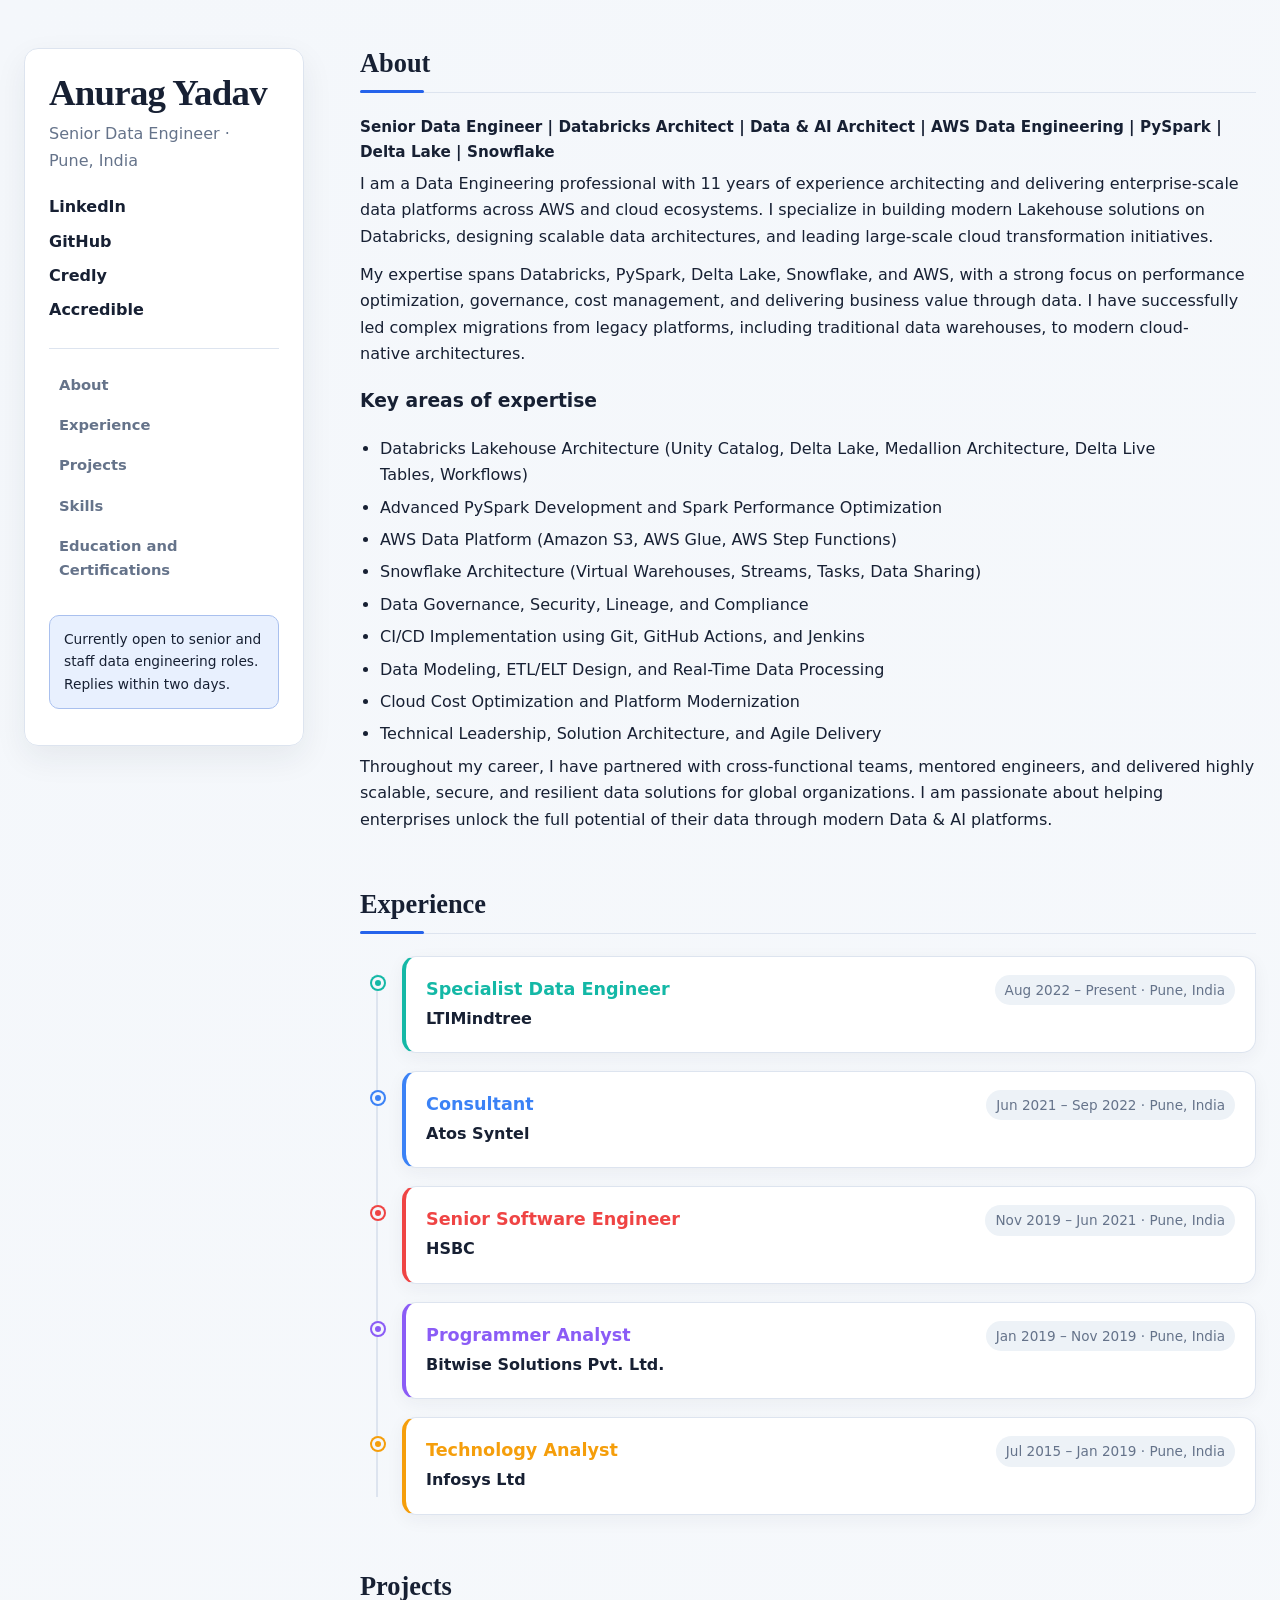
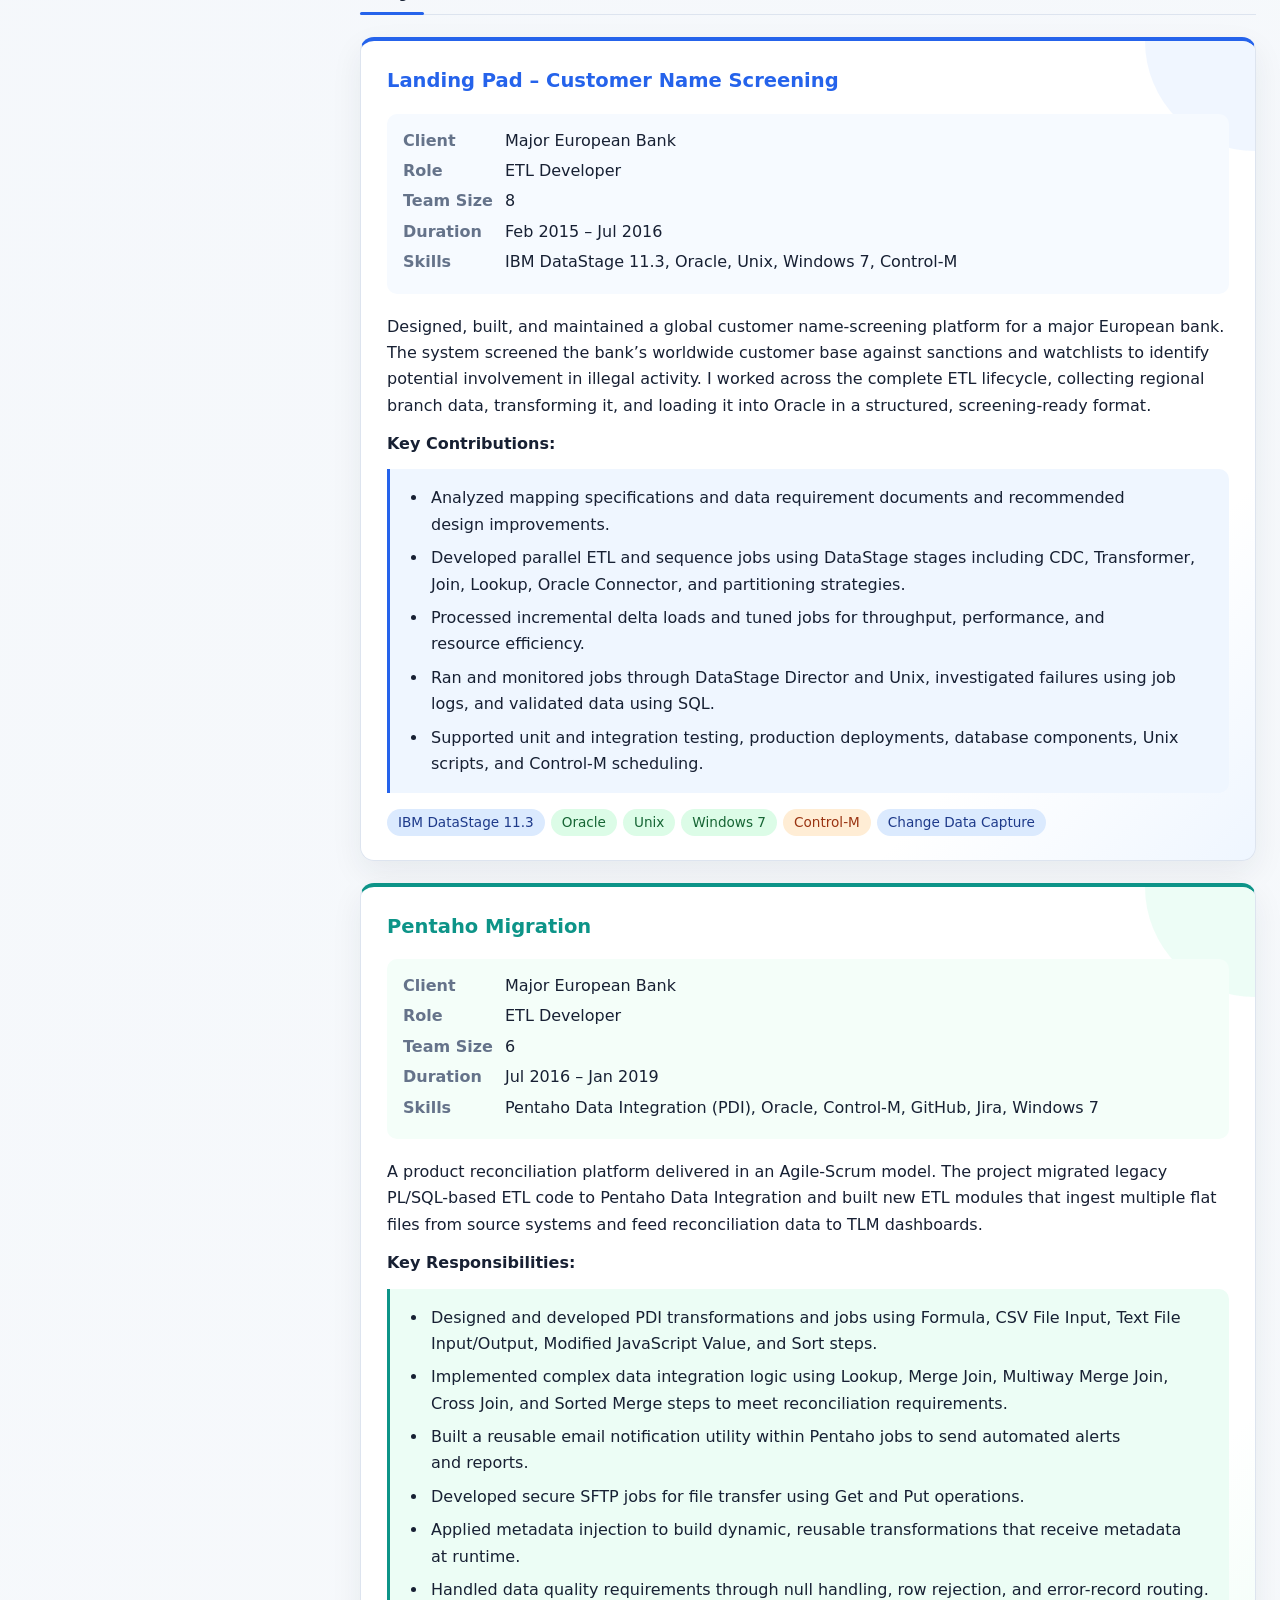
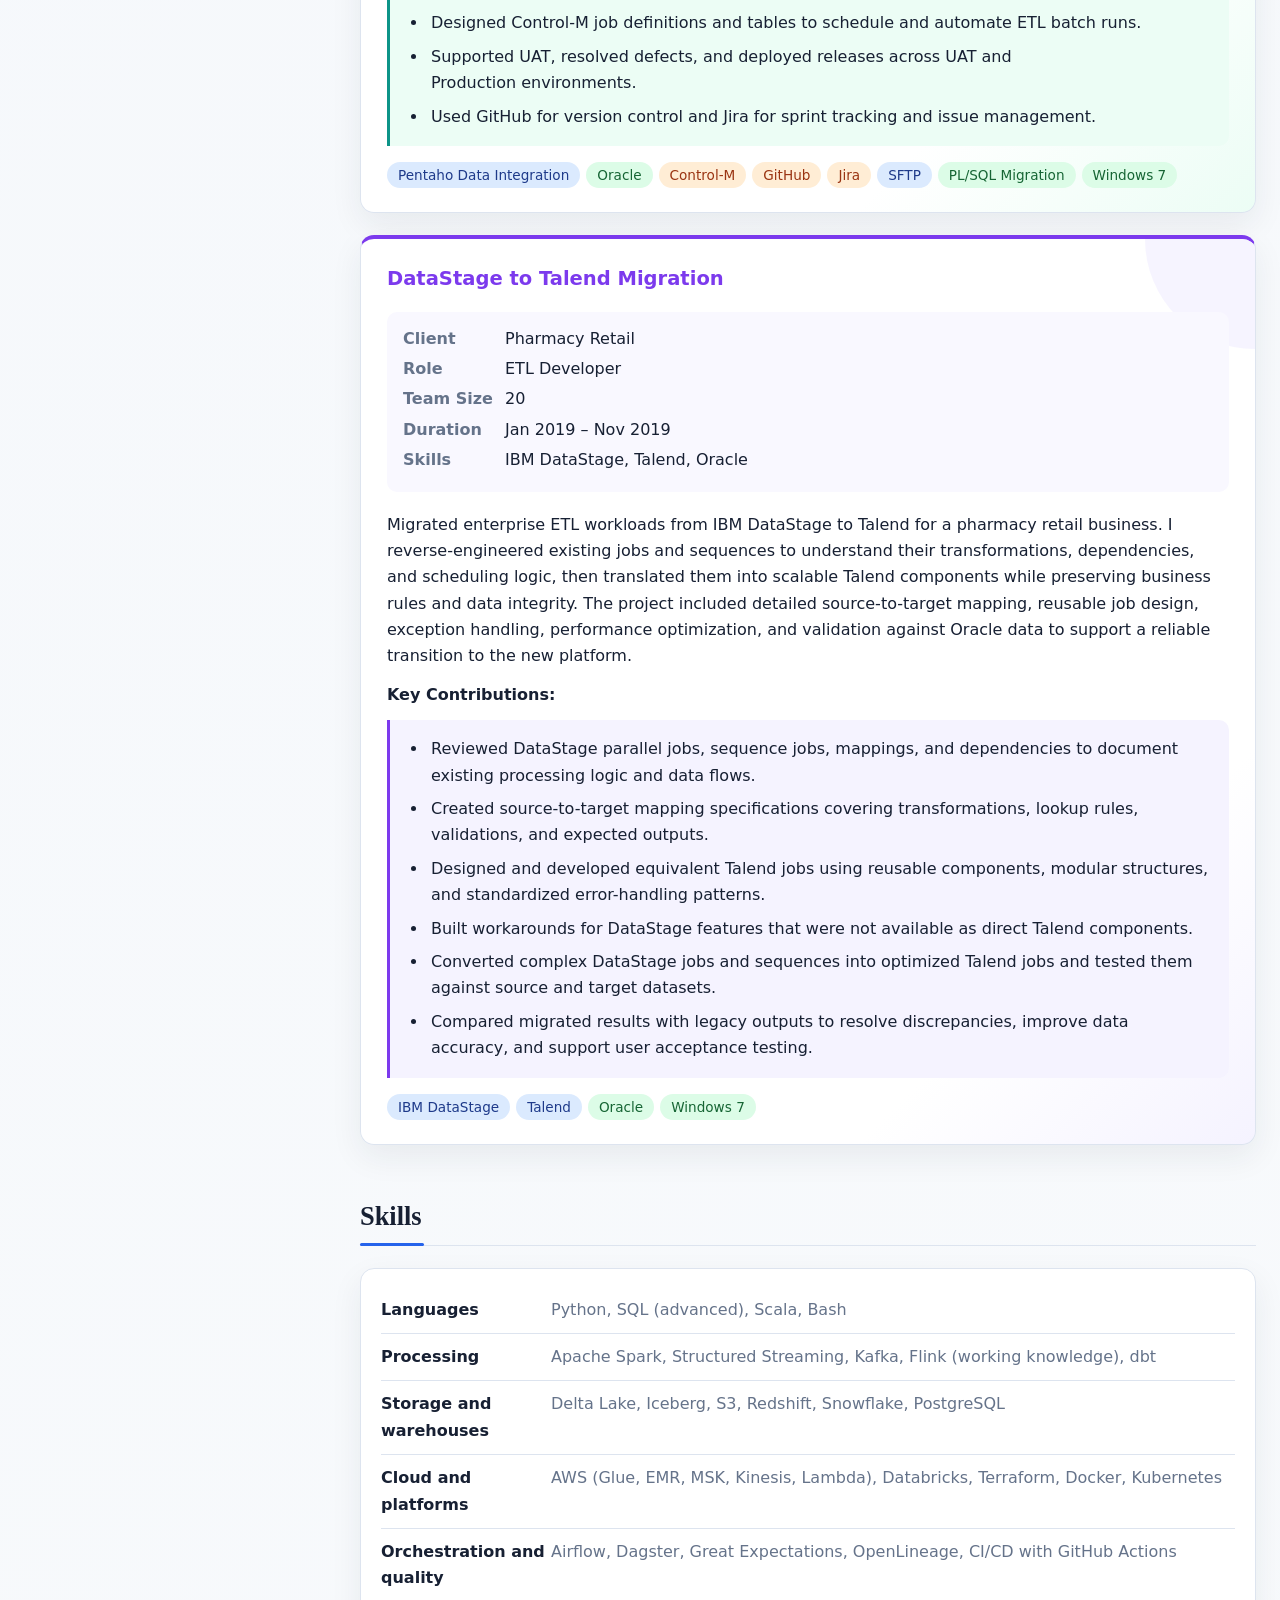
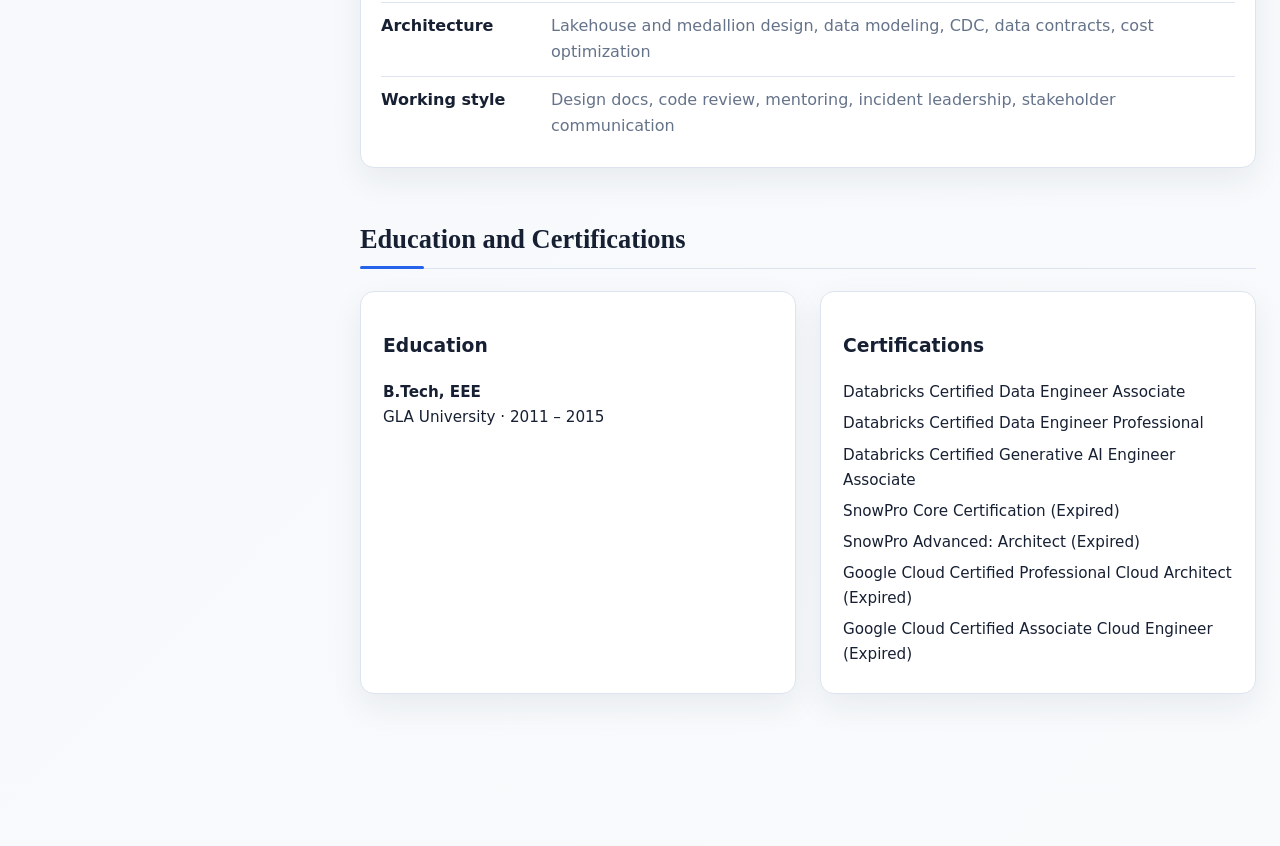
==== commit ac6f02ce: "Fixes" ====
--- a/index.html
+++ b/index.html
@@ -55,10 +55,18 @@
 .meta{flex-shrink:0;max-width:none;border-radius:999px;background:var(--chip);color:var(--muted);font-size:.85rem;margin:0;padding:4px 10px}
 ul.b{margin:0;padding-left:20px;max-width:68ch}
 ul.b li{margin:0 0 6px}
-.proj{background:var(--panel);border:1px solid var(--line);border-top:3px solid var(--accent);border-radius:var(--radius);padding:24px 26px;margin:0 0 22px;box-shadow:var(--shadow)}
+.proj{--project-accent:#2563eb;--project-tint:#eff6ff;position:relative;overflow:hidden;background:linear-gradient(135deg,var(--panel) 78%,var(--project-tint));border:1px solid var(--line);border-top:4px solid var(--project-accent);border-radius:var(--radius);padding:24px 26px;margin:0 0 22px;box-shadow:var(--shadow)}
+.proj:before{content:"";position:absolute;top:0;right:0;width:110px;height:110px;border-radius:0 0 0 100%;background:var(--project-tint);opacity:.9;pointer-events:none}
+.proj.blue{--project-accent:#2563eb;--project-tint:#eff6ff}
+.proj.teal{--project-accent:#0d9488;--project-tint:#ecfdf5}
+.proj.violet{--project-accent:#7c3aed;--project-tint:#f5f3ff}
+.proj h3{position:relative;color:var(--project-accent)}
 .proj p,.proj ul{max-width:none;text-wrap:pretty}
+.proj>ul:not(.chips){margin-top:10px;padding:16px 20px 16px 38px;border-left:3px solid var(--project-accent);border-radius:0 10px 10px 0;background:var(--project-tint)}
+.proj>ul:not(.chips) li{margin-bottom:7px;padding-left:3px}
+.proj>ul:not(.chips) li:last-child{margin-bottom:0}
 #about p,#about ul.b{max-width:none;text-wrap:pretty}
-.project-details{margin:16px 0 20px;padding:14px 16px;border-radius:10px;background:var(--panel-soft)}
+.project-details{position:relative;margin:16px 0 20px;padding:14px 16px;border-radius:10px;background:color-mix(in srgb,var(--project-tint) 58%,var(--panel))}
 .project-details div{display:grid;grid-template-columns:90px 1fr;gap:12px;margin:0 0 4px}
 .project-details dt{font-weight:600;color:var(--muted)}
 .project-details dd{margin:0}
@@ -70,10 +78,18 @@
 .chips li.tech{background:#dbeafe;color:#1e3a8a}
 .chips li.platform{background:#dcfce7;color:#166534}
 .chips li.tool{background:#ffedd5;color:#9a3412}
+.chips li.database{background:#ede9fe;color:#5b21b6}
+.chips li.cloud{background:#cffafe;color:#155e75}
 @media (prefers-color-scheme:dark){
   .chips li.tech{background:#1e3a5f;color:#bfdbfe}
   .chips li.platform{background:#163d2a;color:#bbf7d0}
   .chips li.tool{background:#5a2d18;color:#fed7aa}
+  .chips li.database{background:#312e81;color:#ddd6fe}
+  .chips li.cloud{background:#164e63;color:#a5f3fc}
+  .proj{background:linear-gradient(135deg,var(--panel) 78%,var(--project-tint))}
+  .proj.blue{--project-tint:#17253d}
+  .proj.teal{--project-tint:#12302d}
+  .proj.violet{--project-tint:#29213e}
 }
 .skills{display:grid;grid-template-columns:170px 1fr;gap:0;margin:0;padding:18px 20px;border:1px solid var(--line);border-radius:var(--radius);background:var(--panel);box-shadow:var(--shadow)}
 .skills dt,.skills dd{padding:10px 0;border-bottom:1px solid var(--line)}
@@ -99,16 +115,16 @@
 <div class="wrap">
   <aside>
     <h1>Anurag Yadav</h1>
-    <p class="headline">Senior Data Engineer · Streaming and lakehouse platforms · Pune, India</p>
+    <p class="headline">Senior Data Engineer · Pune, India</p>
     <ul>
       <li><a href="https://www.linkedin.com/in/yadavraganu/" rel="me noopener">LinkedIn</a></li>
-      <li><a href="https://github.com/your-handle" rel="me noopener">GitHub</a></li>
-      <li><a href="mailto:you@example.com">you@example.com</a></li>
-      <li><a href="resume.pdf">Download résumé (PDF)</a></li>
+      <li><a href="https://github.com/yadavraganu" rel="me noopener">GitHub</a></li>
+      <li><a href="https://www.credly.com/users/yadavraganu/badges/credly">Credly</a></li>
+      <li><a href="https://www.credential.net/profile/raganu/wallet">Accredible</a></li>
     </ul>
     <nav aria-label="Sections">
       <a href="#about">About</a><a href="#experience">Experience</a><a href="#projects">Projects</a>
-      <a href="#skills">Skills</a><a href="#credentials">Education and Certifications</a><a href="#writing">Writing and talks</a>
+      <a href="#skills">Skills</a><a href="#credentials">Education and Certifications</a>
     </nav>
     <p class="status">Currently open to senior and staff data engineering roles. Replies within two days.</p>
   </aside>
@@ -119,15 +135,6 @@
     <div data-section="projects.html"></div>
     <div data-section="skills.html"></div>
     <div data-section="credentials.html"></div>
-
-    <section id="writing">
-      <h2>Writing and talks</h2>
-      <ul class="b">
-        <li><a href="https://example.com/post-1">Exactly-once streaming into Delta Lake: what actually works</a>, blog post, 2025</li>
-        <li><a href="https://example.com/post-2">How we cut Spark costs by 42% without slowing jobs down</a>, blog post, 2024</li>
-        <li>Talk: Building data contracts that engineers will follow, Pune Data Meetup, 2025</li>
-      </ul>
-    </section>
   </main>
 </div>
 
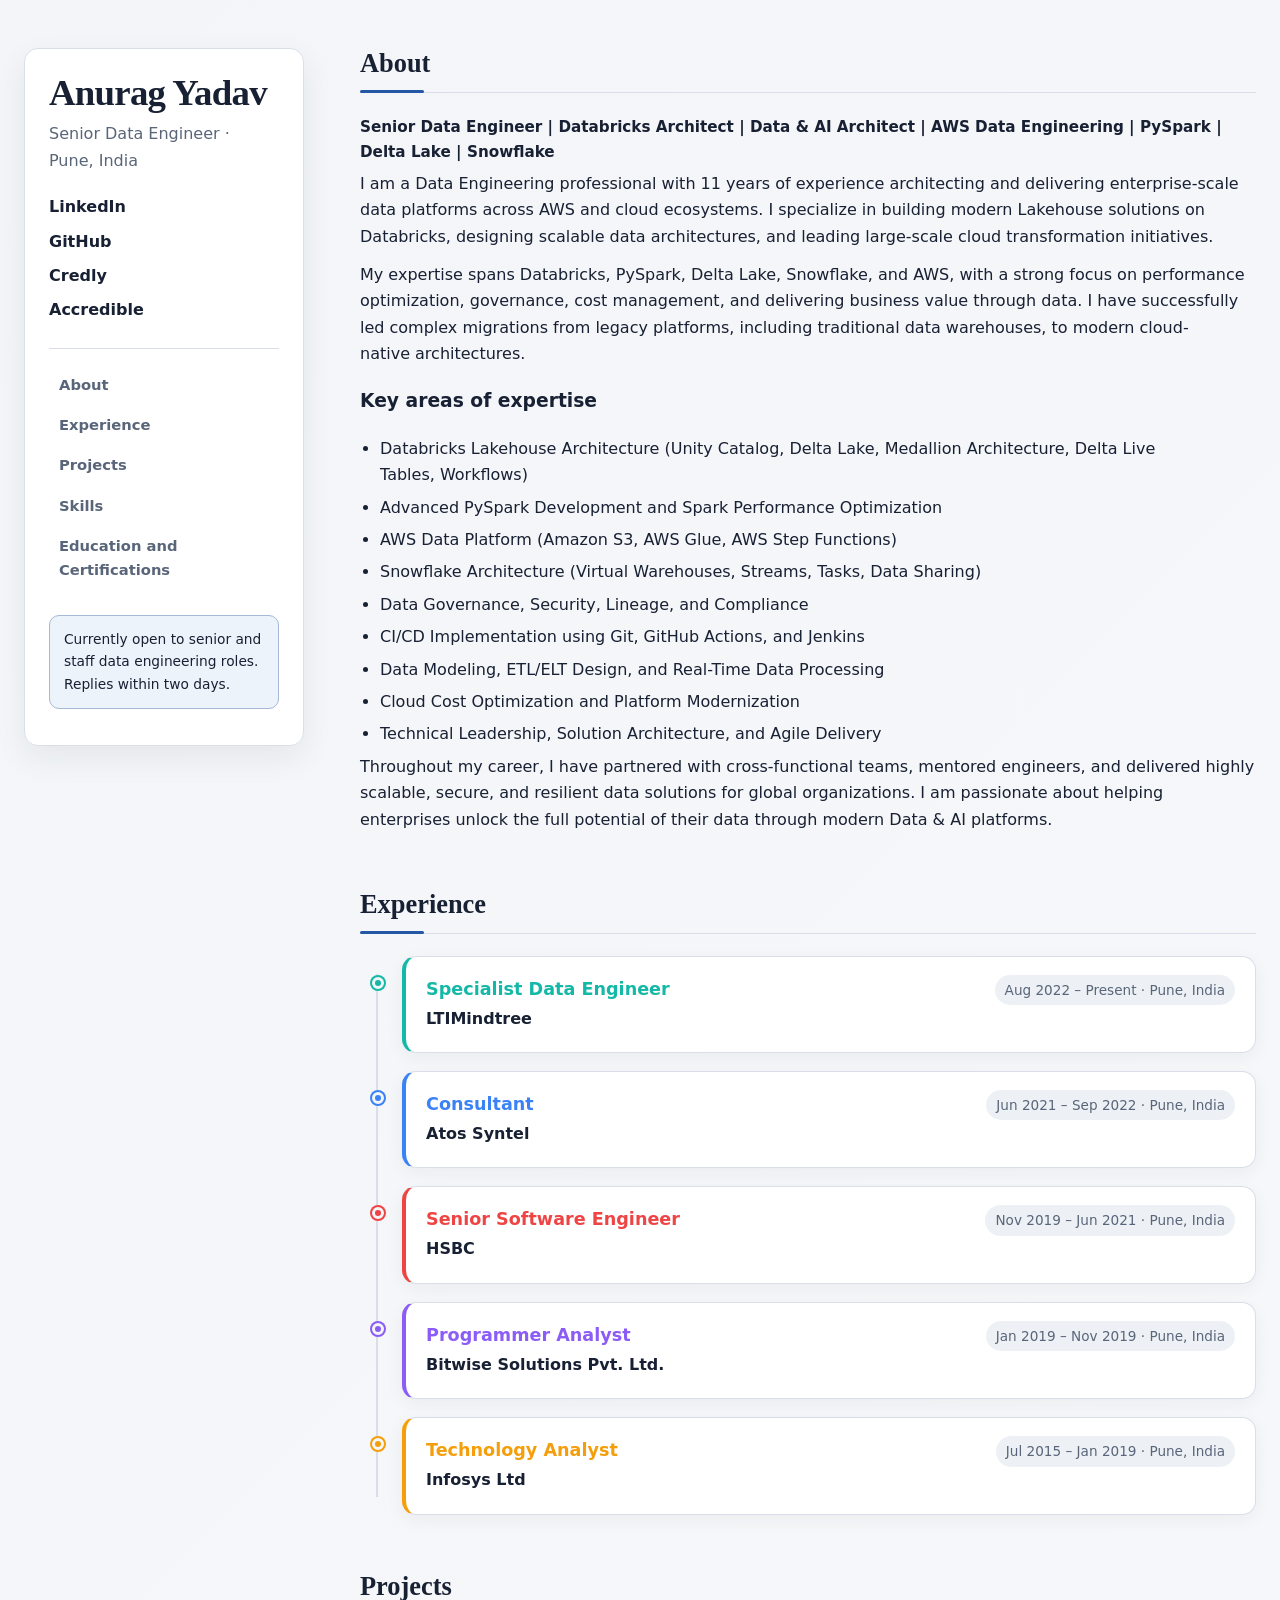
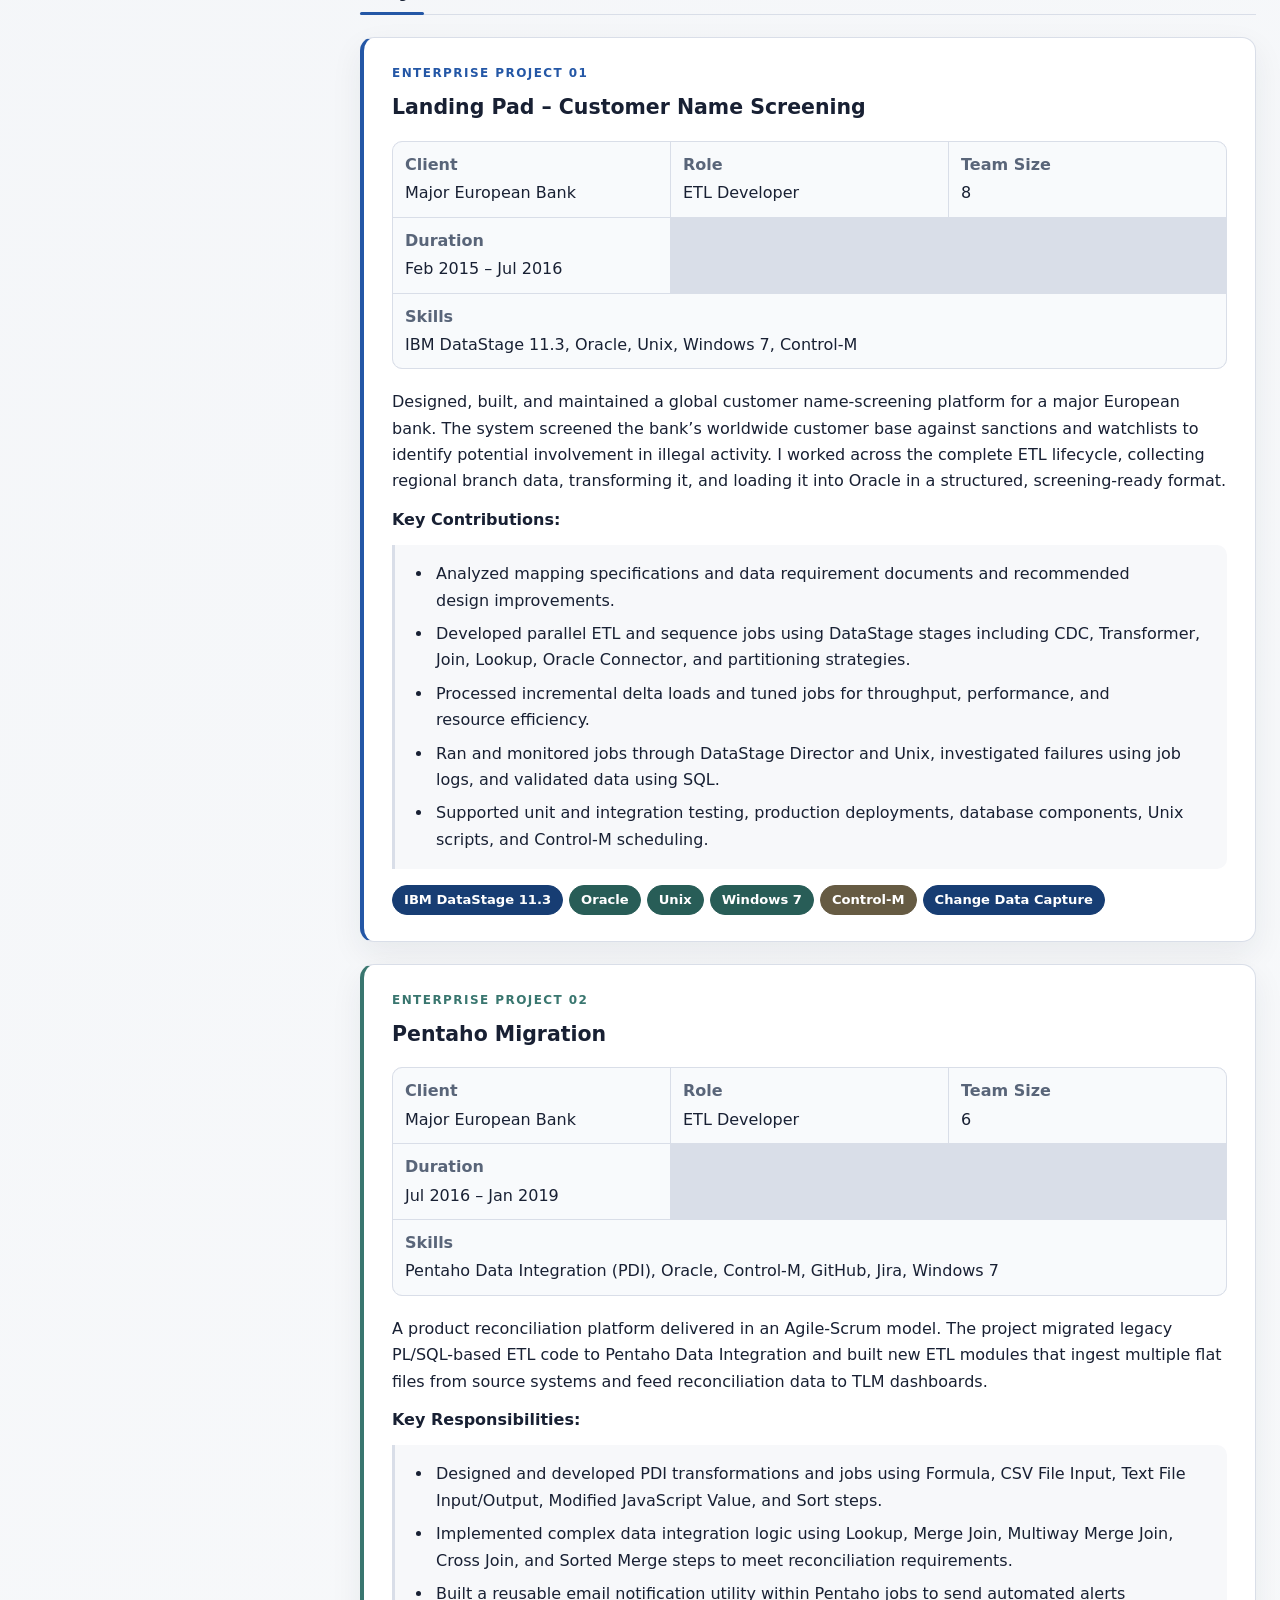
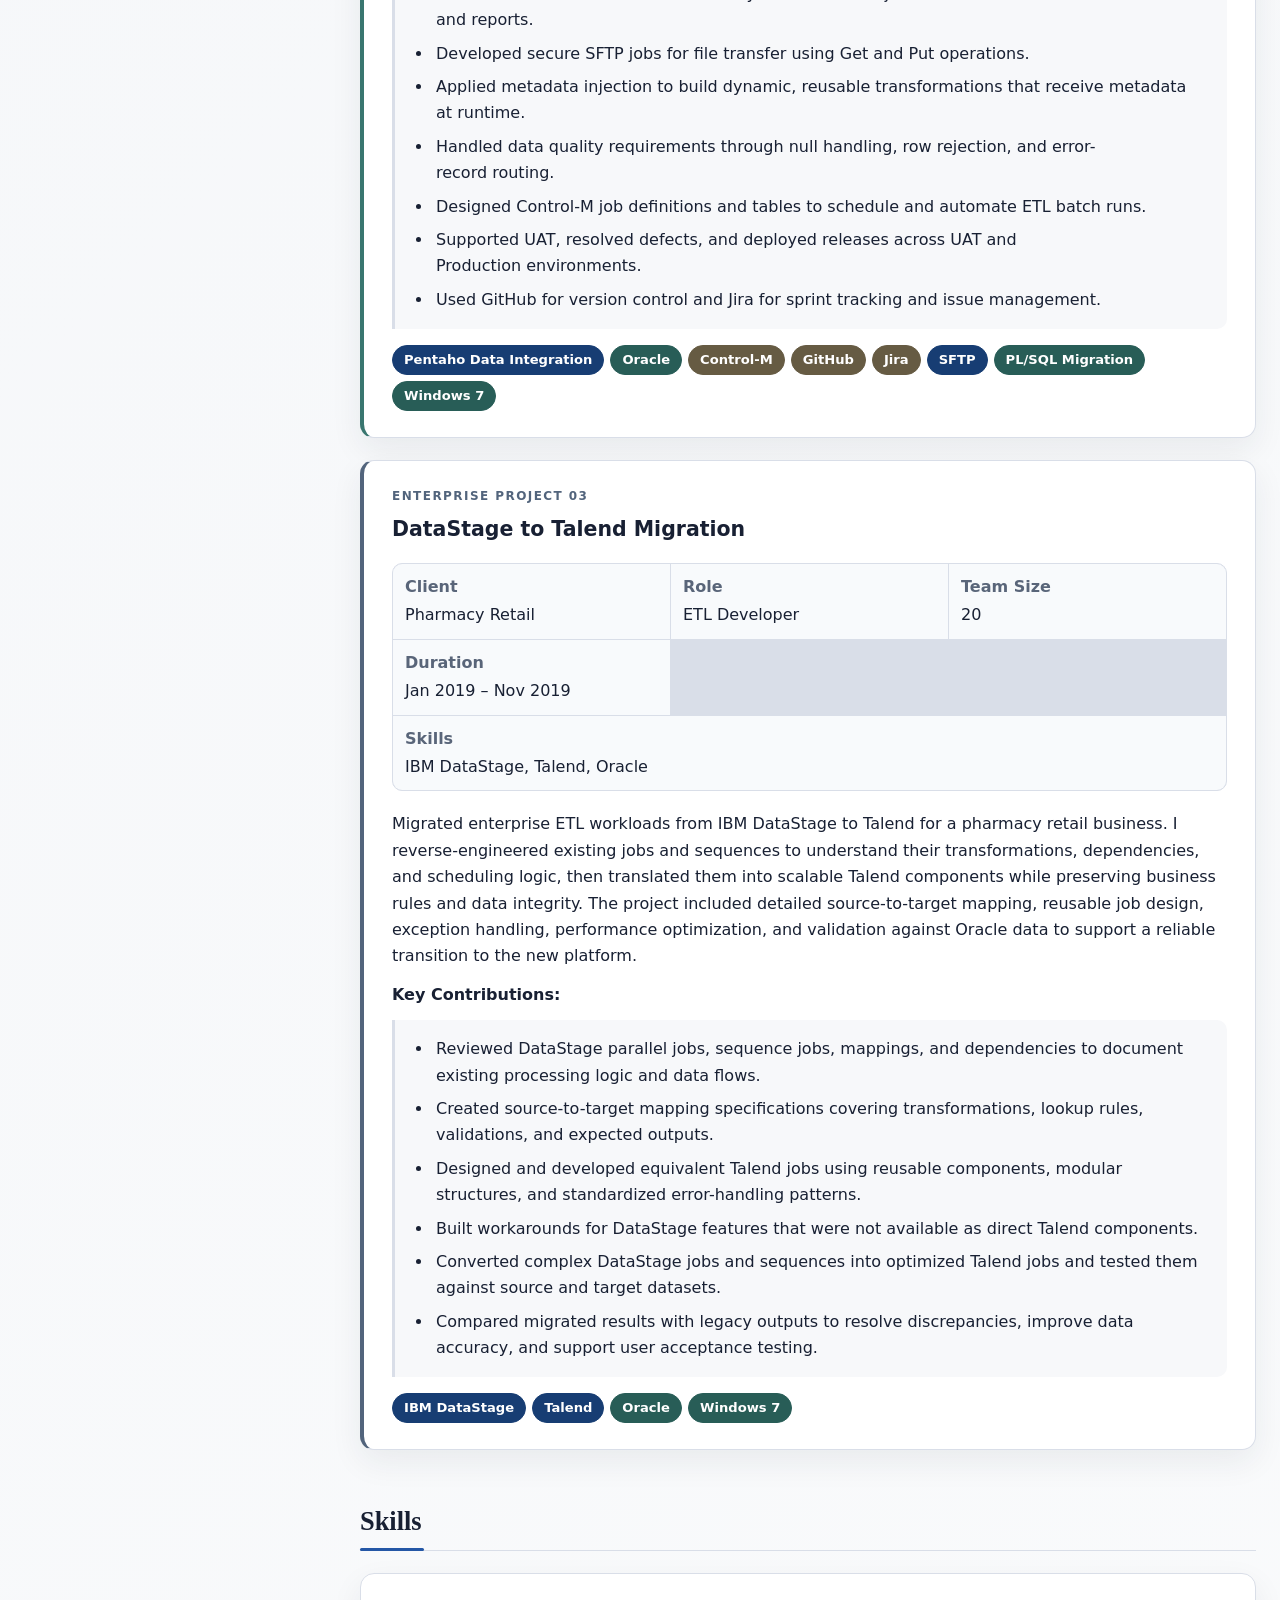
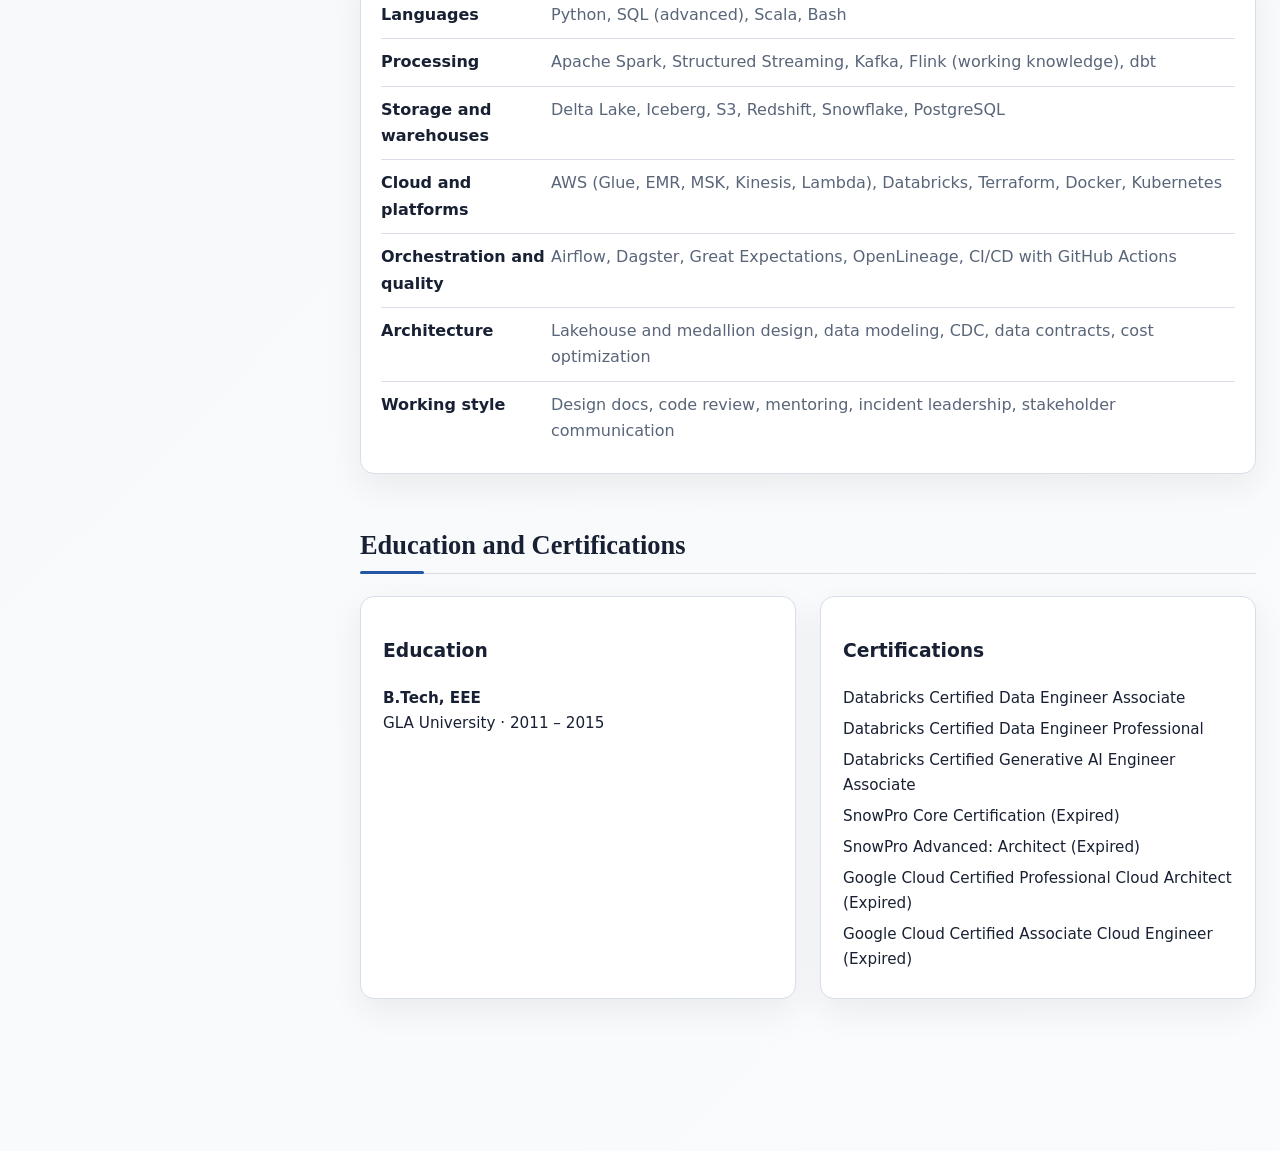
==== commit 4a0d1259: "Fixes 3" ====
--- a/index.html
+++ b/index.html
@@ -7,13 +7,11 @@
 <meta name="description" content="Senior Data Engineer">
 <style>
 :root{
-  --bg:#f4f7fb; --panel:#ffffff; --panel-soft:#f8fafc; --ink:#172033; --muted:#65738a; --line:#dde4ef; --accent:#2563eb; --accent-strong:#1d4ed8; --chip:#edf2f7; --flow:#e8f0fe;
+  --bg:#f3f5f8; --panel:#ffffff; --panel-soft:#fafbfc; --ink:#182033; --muted:#596579; --line:#d9dee8; --accent:#2457a6; --accent-strong:#173d73; --chip:#edf1f5; --flow:#edf3fb;
   --shadow:0 12px 32px rgba(30,41,59,.07); --radius:14px;
   color-scheme:light;
 }
-@media (prefers-color-scheme:dark){
-  :root{ --bg:#0b1120; --panel:#111827; --panel-soft:#161f30; --ink:#edf2f7; --muted:#9aa9bd; --line:#29364b; --accent:#60a5fa; --accent-strong:#93c5fd; --chip:#1d2939; --flow:#172c4f; --shadow:0 14px 36px rgba(0,0,0,.22); color-scheme:dark; }
-}
+@media (prefers-color-scheme:dark){ color-scheme:light; }
 *{box-sizing:border-box}
 html{scroll-behavior:smooth;scroll-padding-top:24px}
 body{margin:0;background:linear-gradient(135deg,var(--bg),var(--panel-soft));color:var(--ink);font:16px/1.65 system-ui,-apple-system,"Segoe UI",Roboto,sans-serif}
@@ -55,42 +53,32 @@
 .meta{flex-shrink:0;max-width:none;border-radius:999px;background:var(--chip);color:var(--muted);font-size:.85rem;margin:0;padding:4px 10px}
 ul.b{margin:0;padding-left:20px;max-width:68ch}
 ul.b li{margin:0 0 6px}
-.proj{--project-accent:#2563eb;--project-tint:#eff6ff;position:relative;overflow:hidden;background:linear-gradient(135deg,var(--panel) 78%,var(--project-tint));border:1px solid var(--line);border-top:4px solid var(--project-accent);border-radius:var(--radius);padding:24px 26px;margin:0 0 22px;box-shadow:var(--shadow)}
-.proj:before{content:"";position:absolute;top:0;right:0;width:110px;height:110px;border-radius:0 0 0 100%;background:var(--project-tint);opacity:.9;pointer-events:none}
-.proj.blue{--project-accent:#2563eb;--project-tint:#eff6ff}
-.proj.teal{--project-accent:#0d9488;--project-tint:#ecfdf5}
-.proj.violet{--project-accent:#7c3aed;--project-tint:#f5f3ff}
-.proj h3{position:relative;color:var(--project-accent)}
+.proj{--project-accent:#2457a6;position:relative;overflow:hidden;background:var(--panel);border:1px solid var(--line);border-left:4px solid var(--project-accent);border-radius:var(--radius);padding:26px 28px;margin:0 0 22px;box-shadow:var(--shadow)}
+.proj.blue{--project-accent:#2457a6}
+.proj.teal{--project-accent:#39766f}
+.proj.violet{--project-accent:#52647c}
+.proj-kicker{color:var(--project-accent)!important;font-size:.75rem;font-weight:800;letter-spacing:.12em;text-transform:uppercase;margin-bottom:7px}
+.proj h3{position:relative;color:var(--ink);font-size:1.28rem}
 .proj p,.proj ul{max-width:none;text-wrap:pretty}
-.proj>ul:not(.chips){margin-top:10px;padding:16px 20px 16px 38px;border-left:3px solid var(--project-accent);border-radius:0 10px 10px 0;background:var(--project-tint)}
+.proj>ul:not(.chips){margin-top:10px;padding:16px 20px 16px 38px;border-left:3px solid var(--line-strong,var(--line));border-radius:0 10px 10px 0;background:#f7f8fa}
 .proj>ul:not(.chips) li{margin-bottom:7px;padding-left:3px}
 .proj>ul:not(.chips) li:last-child{margin-bottom:0}
 #about p,#about ul.b{max-width:none;text-wrap:pretty}
-.project-details{position:relative;margin:16px 0 20px;padding:14px 16px;border-radius:10px;background:color-mix(in srgb,var(--project-tint) 58%,var(--panel))}
-.project-details div{display:grid;grid-template-columns:90px 1fr;gap:12px;margin:0 0 4px}
+.project-details{position:relative;display:grid;grid-template-columns:repeat(3,minmax(0,1fr));gap:1px;margin:16px 0 20px;padding:0;border:1px solid var(--line);border-radius:10px;background:var(--line);overflow:hidden}
+.project-details div{display:block;min-height:68px;background:#f8fafc;padding:10px 12px;margin:0}
+.project-details div:last-child{grid-column:1/-1}
 .project-details dt{font-weight:600;color:var(--muted)}
-.project-details dd{margin:0}
+.project-details dd{margin:2px 0 0;color:var(--ink)}
 .flow{display:flex;flex-wrap:wrap;align-items:center;gap:6px;margin:12px 0}
 .flow span{background:var(--flow);border-radius:6px;padding:3px 10px;font-size:.86rem}
 .flow i{color:var(--muted);font-style:normal}
 .chips{display:flex;flex-wrap:wrap;gap:6px;list-style:none;margin:8px 0 0;padding:0}
-.chips li{background:var(--chip);border-radius:999px;padding:2px 11px;font-size:.85rem}
-.chips li.tech{background:#dbeafe;color:#1e3a8a}
-.chips li.platform{background:#dcfce7;color:#166534}
-.chips li.tool{background:#ffedd5;color:#9a3412}
-.chips li.database{background:#ede9fe;color:#5b21b6}
-.chips li.cloud{background:#cffafe;color:#155e75}
-@media (prefers-color-scheme:dark){
-  .chips li.tech{background:#1e3a5f;color:#bfdbfe}
-  .chips li.platform{background:#163d2a;color:#bbf7d0}
-  .chips li.tool{background:#5a2d18;color:#fed7aa}
-  .chips li.database{background:#312e81;color:#ddd6fe}
-  .chips li.cloud{background:#164e63;color:#a5f3fc}
-  .proj{background:linear-gradient(135deg,var(--panel) 78%,var(--project-tint))}
-  .proj.blue{--project-tint:#17253d}
-  .proj.teal{--project-tint:#12302d}
-  .proj.violet{--project-tint:#29213e}
-}
+.chips li{border:1px solid transparent;border-radius:999px;padding:3px 11px;font-size:.82rem;font-weight:650}
+.chips li.tech{background:#173d73;color:#ffffff;border-color:#173d73}
+.chips li.platform{background:#285d57;color:#ffffff;border-color:#285d57}
+.chips li.tool{background:#665b43;color:#ffffff;border-color:#665b43}
+.chips li.database{background:#493e68;color:#ffffff;border-color:#493e68}
+.chips li.cloud{background:#31536d;color:#ffffff;border-color:#31536d}
 .skills{display:grid;grid-template-columns:170px 1fr;gap:0;margin:0;padding:18px 20px;border:1px solid var(--line);border-radius:var(--radius);background:var(--panel);box-shadow:var(--shadow)}
 .skills dt,.skills dd{padding:10px 0;border-bottom:1px solid var(--line)}
 .skills dt:nth-last-child(2),.skills dd:last-child{border-bottom:0}
@@ -107,6 +95,13 @@
   .skills,.two{grid-template-columns:1fr}
   .job-header{flex-direction:column;gap:10px}
   .meta{flex-shrink:1}
+  .project-details{grid-template-columns:repeat(2,minmax(0,1fr))}
+  .project-details div:last-child{grid-column:1/-1}
+}
+@media (max-width:520px){
+  .project-details{grid-template-columns:1fr}
+  .project-details div:last-child{grid-column:auto}
+  .proj{padding:22px 20px}
 }
 @media (prefers-reduced-motion:reduce){html{scroll-behavior:auto}}
 </style>
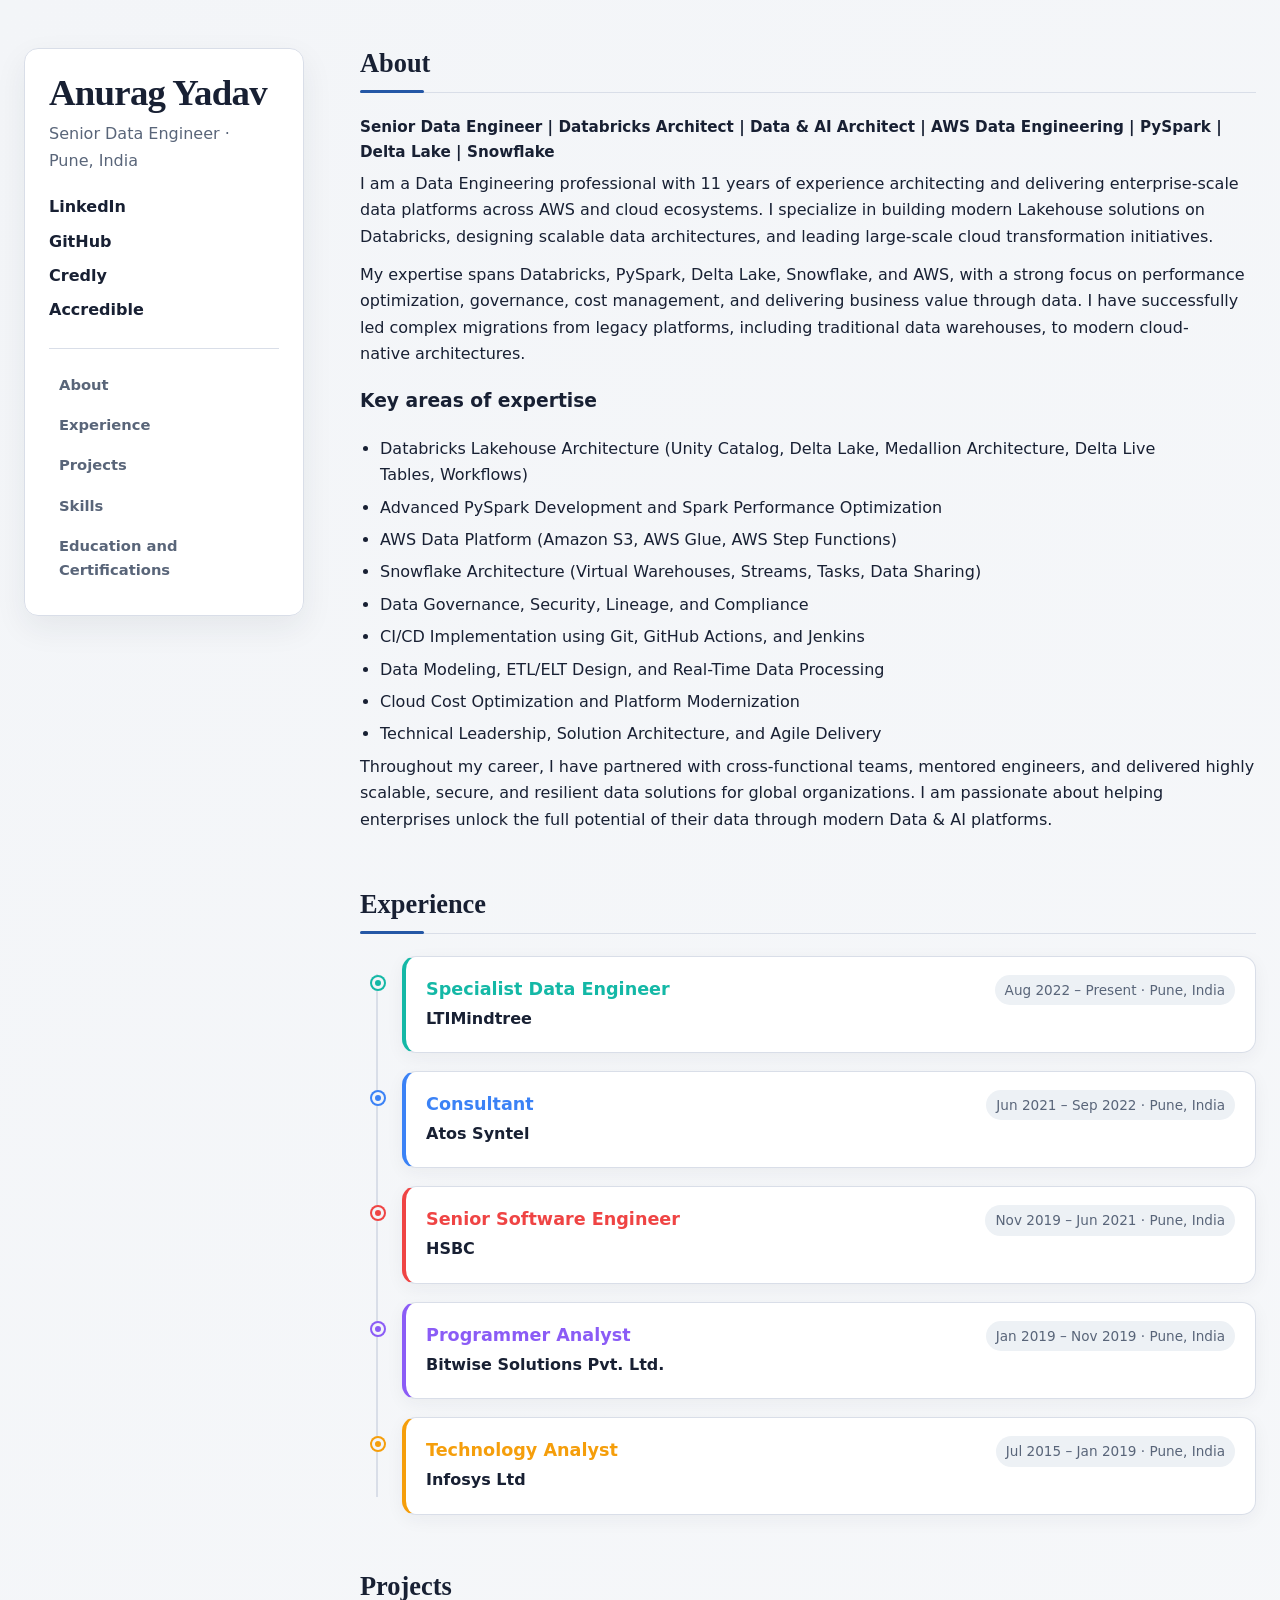
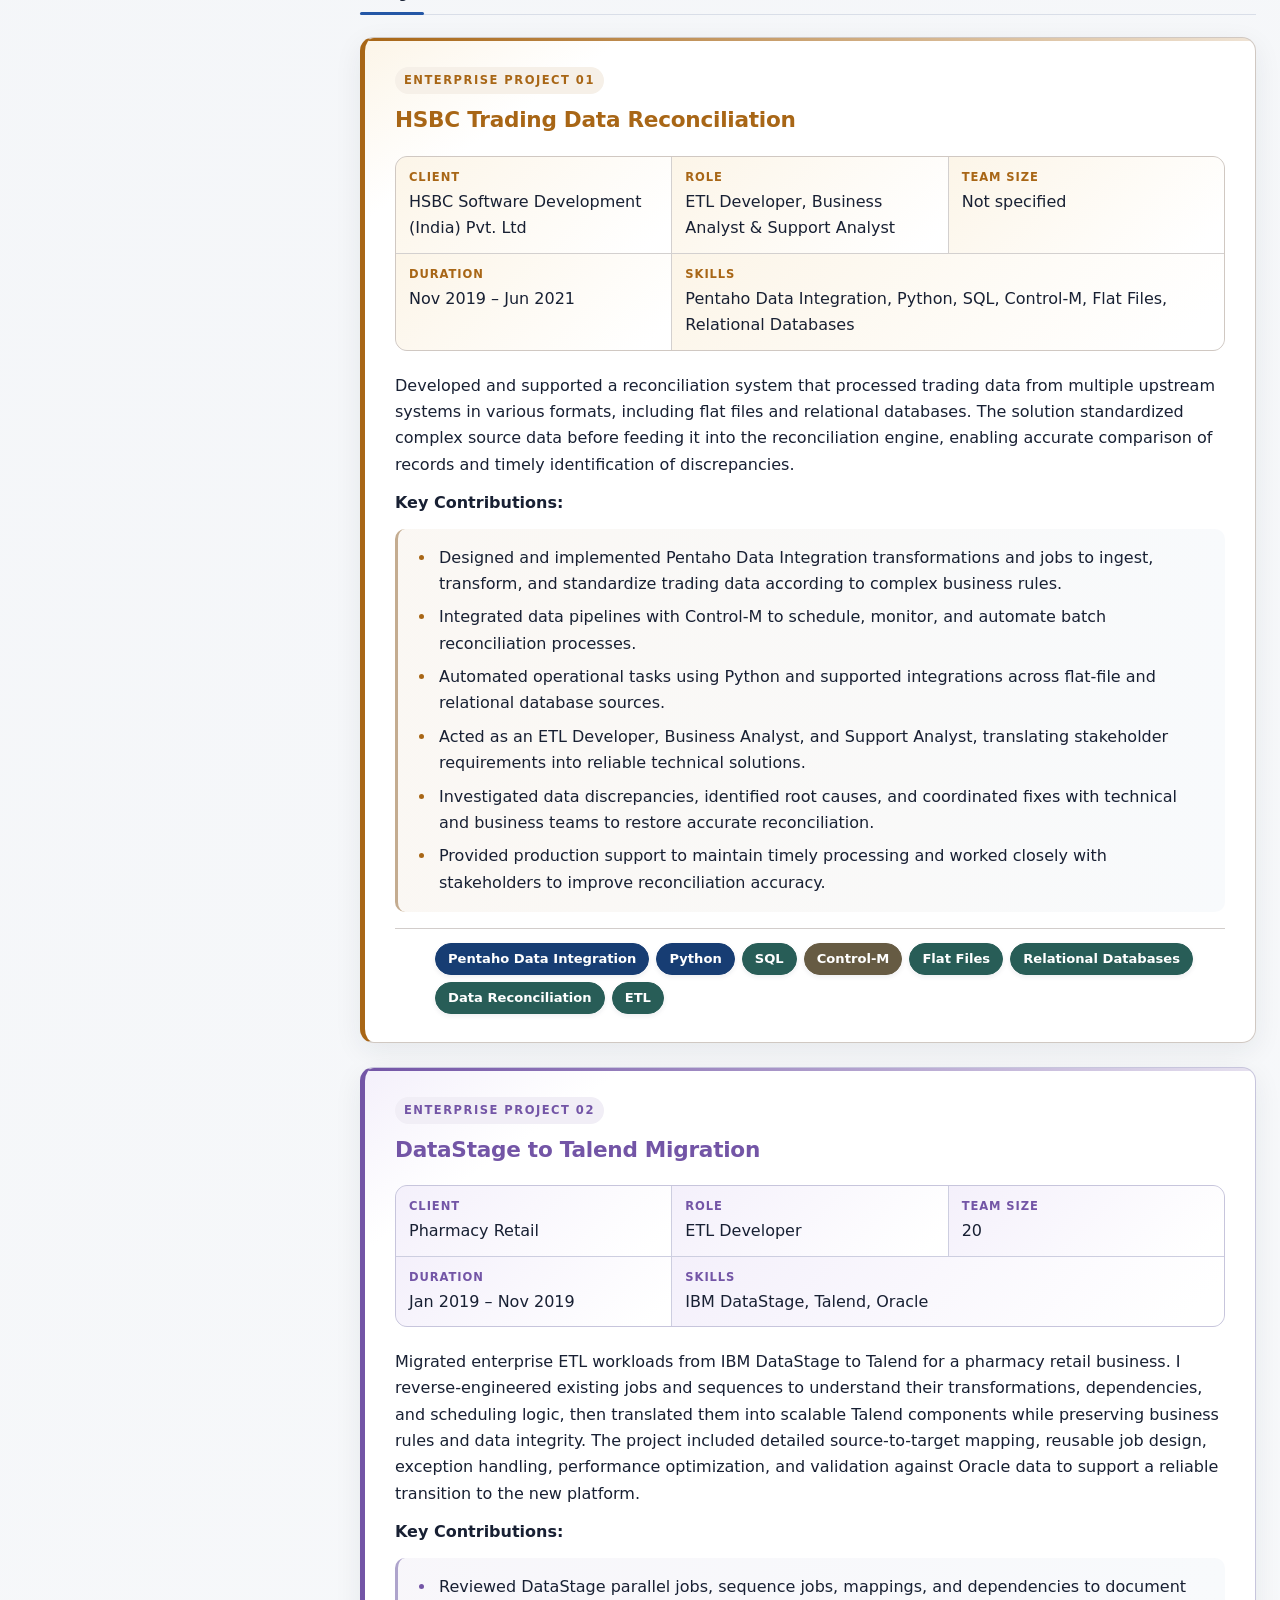
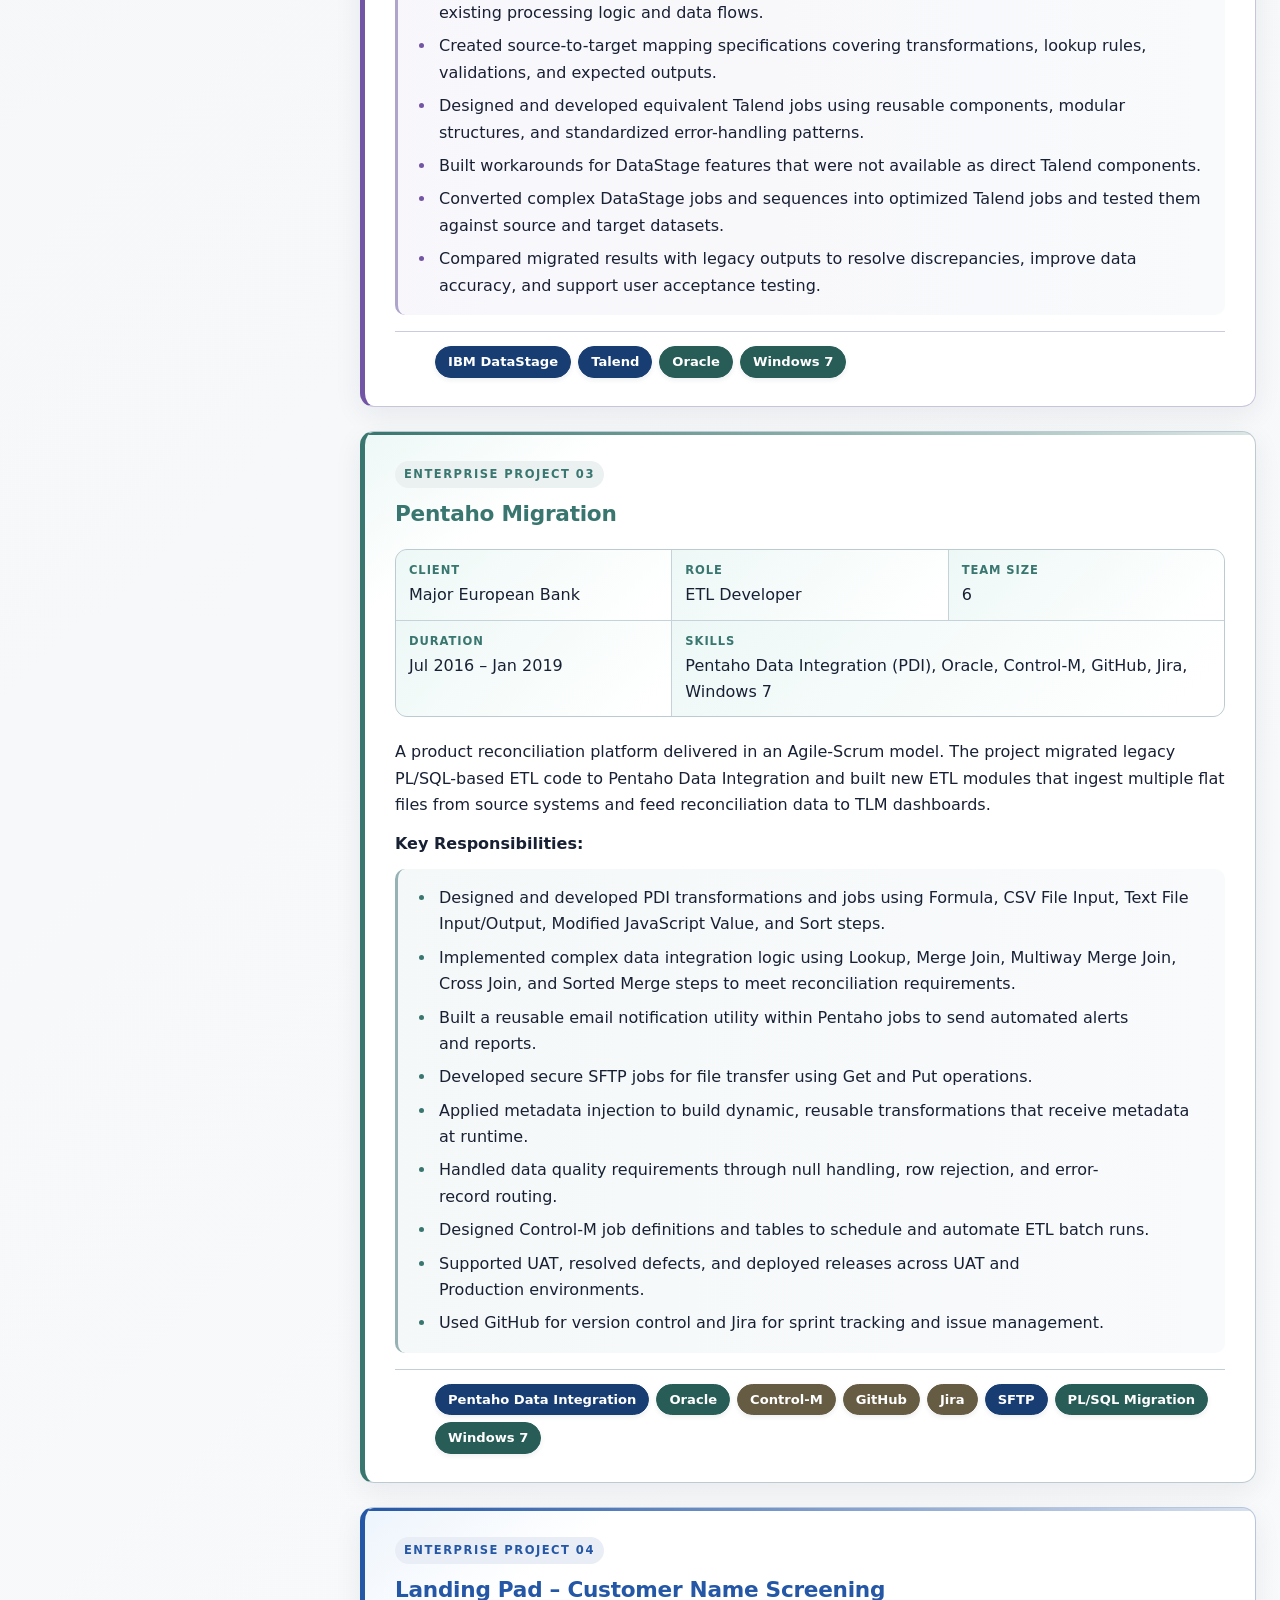
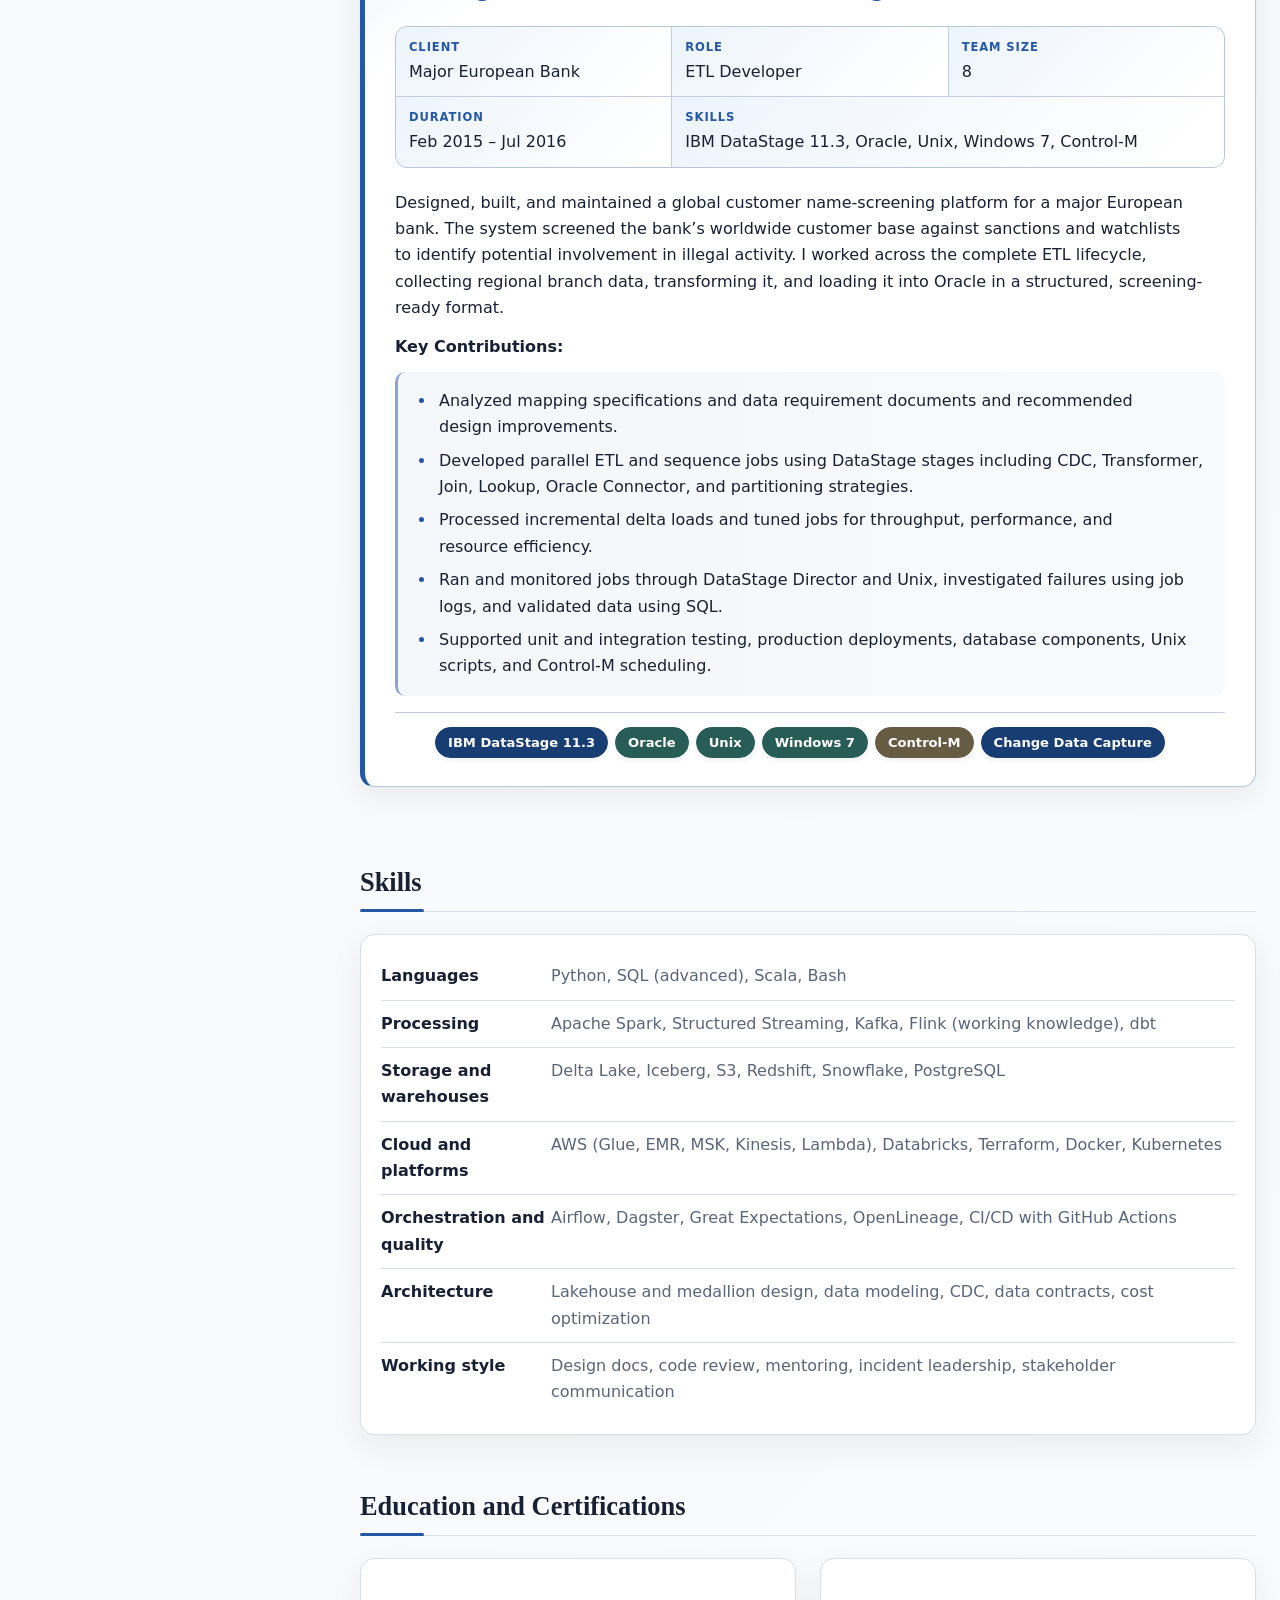
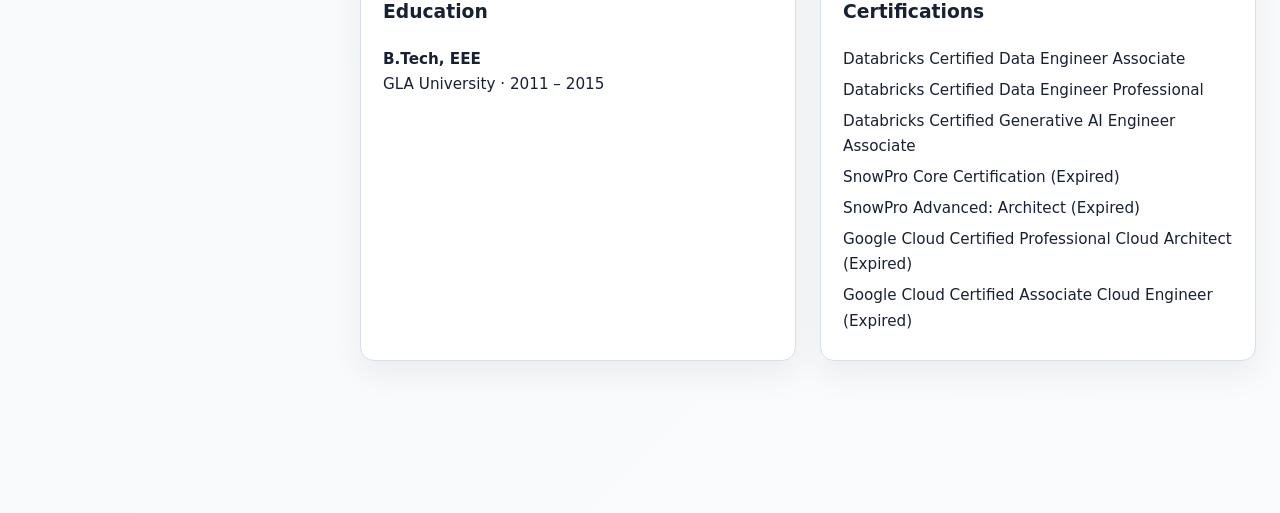
==== commit ed2ecd06: "Fixing Issues adding projects" ====
--- a/index.html
+++ b/index.html
@@ -29,7 +29,6 @@
 nav{display:flex;flex-direction:column;border-top:1px solid var(--line);padding-top:16px}
 nav a{display:block;padding:7px 10px;margin:1px 0;border-radius:8px;color:var(--muted);text-decoration:none;font-size:.92rem;font-weight:600}
 nav a:hover{color:var(--accent-strong);background:var(--flow)}
-.status{border:1px solid color-mix(in srgb,var(--accent) 28%,var(--line));border-radius:10px;padding:12px 14px;background:var(--flow);color:var(--ink);font-size:.86rem;margin-top:24px}
 section{margin:0 0 56px;scroll-margin-top:24px}
 h2{font:600 1.65rem/1.2 Georgia,"Iowan Old Style",serif;margin:0 0 22px;padding-bottom:12px;border-bottom:1px solid var(--line);position:relative}
 h2:after{content:"";position:absolute;left:0;bottom:-1px;width:64px;height:3px;border-radius:3px;background:var(--accent)}
@@ -53,27 +52,37 @@
 .meta{flex-shrink:0;max-width:none;border-radius:999px;background:var(--chip);color:var(--muted);font-size:.85rem;margin:0;padding:4px 10px}
 ul.b{margin:0;padding-left:20px;max-width:68ch}
 ul.b li{margin:0 0 6px}
-.proj{--project-accent:#2457a6;position:relative;overflow:hidden;background:var(--panel);border:1px solid var(--line);border-left:4px solid var(--project-accent);border-radius:var(--radius);padding:26px 28px;margin:0 0 22px;box-shadow:var(--shadow)}
-.proj.blue{--project-accent:#2457a6}
-.proj.teal{--project-accent:#39766f}
-.proj.violet{--project-accent:#52647c}
-.proj-kicker{color:var(--project-accent)!important;font-size:.75rem;font-weight:800;letter-spacing:.12em;text-transform:uppercase;margin-bottom:7px}
-.proj h3{position:relative;color:var(--ink);font-size:1.28rem}
+#projects{display:flex;flex-direction:column}
+#projects>.proj{width:100%}
+#projects>.proj:nth-of-type(1){order:4}
+#projects>.proj:nth-of-type(2){order:3}
+#projects>.proj:nth-of-type(3){order:2}
+#projects>.proj:nth-of-type(4){order:1}
+.proj{--project-accent:#2457a6;--project-soft:#edf4fc;position:relative;overflow:hidden;background:linear-gradient(145deg,var(--project-soft) 0,var(--panel) 150px,var(--panel) 100%);border:1px solid color-mix(in srgb,var(--project-accent) 18%,var(--line));border-left:5px solid var(--project-accent);border-radius:var(--radius);padding:28px 30px;margin:0 0 24px;box-shadow:0 8px 28px rgba(30,41,59,.075);transition:transform .2s ease,box-shadow .2s ease,border-color .2s ease}
+.proj:before{content:"";position:absolute;left:0;right:0;top:0;height:3px;background:linear-gradient(90deg,var(--project-accent),color-mix(in srgb,var(--project-accent) 18%,transparent))}
+.proj:hover{transform:translateY(-3px);border-color:color-mix(in srgb,var(--project-accent) 42%,var(--line));box-shadow:0 16px 38px rgba(30,41,59,.11)}
+.proj.blue{--project-accent:#2457a6;--project-soft:#edf4fc}
+.proj.teal{--project-accent:#39766f;--project-soft:#edf8f6}
+.proj.violet{--project-accent:#7355a6;--project-soft:#f4f0fb}
+.proj.amber{--project-accent:#a86616;--project-soft:#fcf5e8}
+.proj-kicker{display:inline-block;color:var(--project-accent)!important;font-size:.72rem;font-weight:800;letter-spacing:.13em;text-transform:uppercase;margin-bottom:8px;padding:4px 9px;border-radius:999px;background:color-mix(in srgb,var(--project-accent) 10%,var(--panel))}
+.proj h3{position:relative;color:var(--project-accent);font-size:1.35rem;letter-spacing:-.012em}
 .proj p,.proj ul{max-width:none;text-wrap:pretty}
-.proj>ul:not(.chips){margin-top:10px;padding:16px 20px 16px 38px;border-left:3px solid var(--line-strong,var(--line));border-radius:0 10px 10px 0;background:#f7f8fa}
+.proj>ul:not(.chips){margin-top:12px;padding:16px 20px 16px 38px;border-left:3px solid color-mix(in srgb,var(--project-accent) 42%,var(--line));border-radius:10px;background:linear-gradient(90deg,color-mix(in srgb,var(--project-accent) 5%,#fff),#f8fafc)}
 .proj>ul:not(.chips) li{margin-bottom:7px;padding-left:3px}
+.proj>ul:not(.chips) li::marker{color:var(--project-accent)}
 .proj>ul:not(.chips) li:last-child{margin-bottom:0}
 #about p,#about ul.b{max-width:none;text-wrap:pretty}
-.project-details{position:relative;display:grid;grid-template-columns:repeat(3,minmax(0,1fr));gap:1px;margin:16px 0 20px;padding:0;border:1px solid var(--line);border-radius:10px;background:var(--line);overflow:hidden}
-.project-details div{display:block;min-height:68px;background:#f8fafc;padding:10px 12px;margin:0}
-.project-details div:last-child{grid-column:1/-1}
-.project-details dt{font-weight:600;color:var(--muted)}
+.project-details{position:relative;display:grid;grid-template-columns:repeat(3,minmax(0,1fr));gap:1px;margin:18px 0 22px;padding:0;border:1px solid color-mix(in srgb,var(--project-accent) 18%,var(--line));border-radius:12px;background:color-mix(in srgb,var(--project-accent) 12%,var(--line));overflow:hidden}
+.project-details div{display:block;min-height:68px;background:linear-gradient(135deg,var(--project-soft),var(--panel) 92%);padding:11px 13px;margin:0}
+.project-details div:last-child{grid-column:span 2}
+.project-details dt{font-size:.72rem;font-weight:800;letter-spacing:.08em;text-transform:uppercase;color:var(--project-accent)}
 .project-details dd{margin:2px 0 0;color:var(--ink)}
 .flow{display:flex;flex-wrap:wrap;align-items:center;gap:6px;margin:12px 0}
 .flow span{background:var(--flow);border-radius:6px;padding:3px 10px;font-size:.86rem}
 .flow i{color:var(--muted);font-style:normal}
-.chips{display:flex;flex-wrap:wrap;gap:6px;list-style:none;margin:8px 0 0;padding:0}
-.chips li{border:1px solid transparent;border-radius:999px;padding:3px 11px;font-size:.82rem;font-weight:650}
+.chips{display:flex;flex-wrap:wrap;gap:7px;list-style:none;margin:10px 0 0;padding-top:14px;border-top:1px solid color-mix(in srgb,var(--project-accent) 14%,var(--line))}
+.chips li{border:1px solid transparent;border-radius:999px;padding:4px 12px;font-size:.82rem;font-weight:650;box-shadow:0 2px 5px rgba(30,41,59,.08)}
 .chips li.tech{background:#173d73;color:#ffffff;border-color:#173d73}
 .chips li.platform{background:#285d57;color:#ffffff;border-color:#285d57}
 .chips li.tool{background:#665b43;color:#ffffff;border-color:#665b43}
@@ -121,7 +130,6 @@
       <a href="#about">About</a><a href="#experience">Experience</a><a href="#projects">Projects</a>
       <a href="#skills">Skills</a><a href="#credentials">Education and Certifications</a>
     </nav>
-    <p class="status">Currently open to senior and staff data engineering roles. Replies within two days.</p>
   </aside>
 
   <main>
